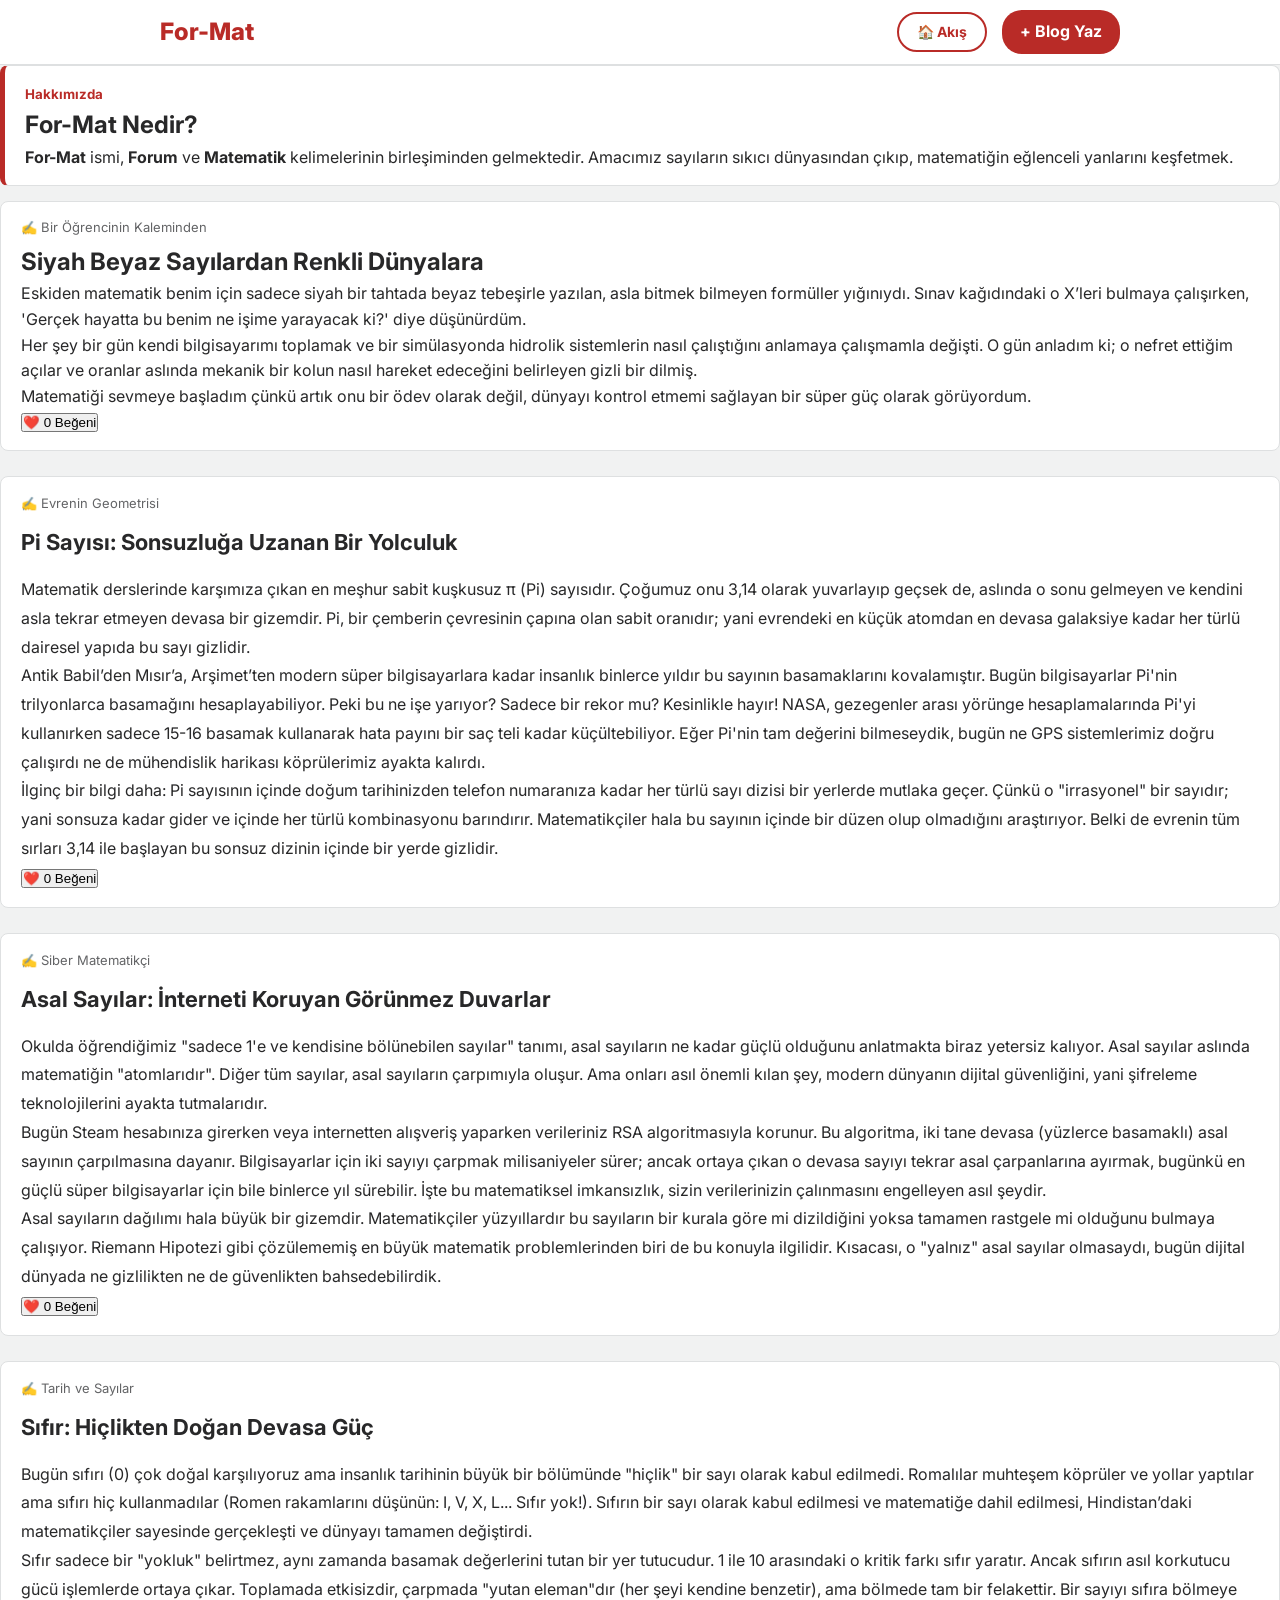
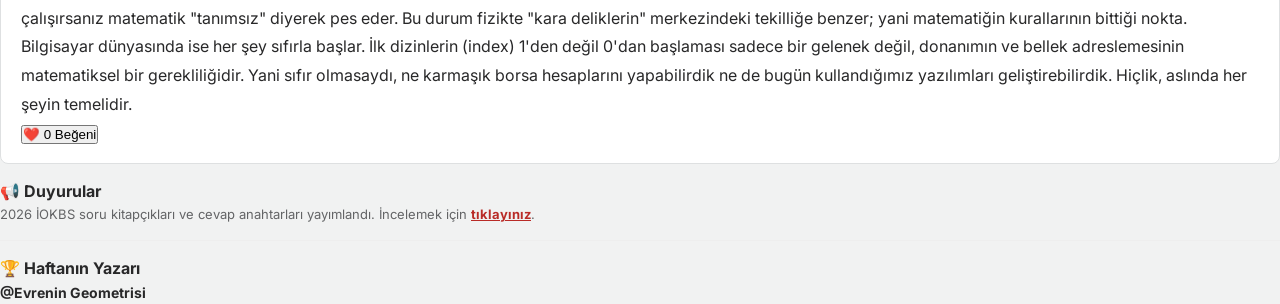
==== index.html @ 3fa0ece4 "Update index.html" ====
<!DOCTYPE html>

<html lang="tr">

<head>

    <meta charset="UTF-8">

    <meta name="viewport" content="width=device-width, initial-scale=1.0">

    <link rel="stylesheet" href="style.css">

    <link href="https://fonts.googleapis.com/css2?family=Inter:wght@400;600;700&display=swap" rel="stylesheet">

    <title>For-Mat | Matematik Forumu</title>

</head>

<body>

    <header>

        <div class="nav-container">

            <a href="index.html" class="logo">For-Mat</a>

            <nav class="nav-links">

                <a href="index.html" class="btn-outline">🏠 Akış</a>

                <a href="gonder.html" class="btn-primary" style="color: red; text-decoration: none; padding: 8px 15px;">+ Blog Yaz</a>

            </nav>

        </div>

    </header>

    

        </aside>

        

        <main class="feed">

            <div class="card" style="border-left: 5px solid #b92b27;">

                <small style="color: #b92b27; font-weight: bold;">Hakkımızda</small>

                <h2>For-Mat Nedir?</h2>

                <p><strong>For-Mat</strong> ismi, <strong>Forum</strong> ve <strong>Matematik</strong> kelimelerinin birleşiminden gelmektedir. Amacımız sayıların sıkıcı dünyasından çıkıp, matematiğin eğlenceli yanlarını keşfetmek.</p>

            </div>



            <div class="card">

                <div class="author-info" style="font-size: 13px; color: #636466; margin-bottom: 5px;">✍️ Bir Öğrencinin Kaleminden</div>

                <h2>Siyah Beyaz Sayılardan Renkli Dünyalara</h2>

                <p>Eskiden matematik benim için sadece siyah bir tahtada beyaz tebeşirle yazılan, asla bitmek bilmeyen formüller yığınıydı. Sınav kağıdındaki o X’leri bulmaya çalışırken, 'Gerçek hayatta bu benim ne işime yarayacak ki?' diye düşünürdüm.</p>

                <p>Her şey bir gün kendi bilgisayarımı toplamak ve bir simülasyonda hidrolik sistemlerin nasıl çalıştığını anlamaya çalışmamla değişti. O gün anladım ki; o nefret ettiğim açılar ve oranlar aslında mekanik bir kolun nasıl hareket edeceğini belirleyen gizli bir dilmiş.</p>

                <p>Matematiği sevmeye başladım çünkü artık onu bir ödev olarak değil, dünyayı kontrol etmemi sağlayan bir süper güç olarak görüyordum.</p>

<div class="like-section">
                    <button onclick="likePost('post1')">❤️ <span id="count-post1">0</span> Beğeni</button>

</div>

            </div>

            <div class="card" style="margin-top: 25px; line-height: 1.8;">

    <div class="author-info" style="font-size: 13px; color: #636466; margin-bottom: 8px;">✍️ Evrenin Geometrisi</div>

    <h2 style="font-size: 22px; margin-bottom: 12px;">Pi Sayısı: Sonsuzluğa Uzanan Bir Yolculuk</h2>

    <p>Matematik derslerinde karşımıza çıkan en meşhur sabit kuşkusuz π (Pi) sayısıdır. Çoğumuz onu 3,14 olarak yuvarlayıp geçsek de, aslında o sonu gelmeyen ve kendini asla tekrar etmeyen devasa bir gizemdir. Pi, bir çemberin çevresinin çapına olan sabit oranıdır; yani evrendeki en küçük atomdan en devasa galaksiye kadar her türlü dairesel yapıda bu sayı gizlidir.</p>

    <p>Antik Babil’den Mısır’a, Arşimet’ten modern süper bilgisayarlara kadar insanlık binlerce yıldır bu sayının basamaklarını kovalamıştır. Bugün bilgisayarlar Pi'nin trilyonlarca basamağını hesaplayabiliyor. Peki bu ne işe yarıyor? Sadece bir rekor mu? Kesinlikle hayır! NASA, gezegenler arası yörünge hesaplamalarında Pi'yi kullanırken sadece 15-16 basamak kullanarak hata payını bir saç teli kadar küçültebiliyor. Eğer Pi'nin tam değerini bilmeseydik, bugün ne GPS sistemlerimiz doğru çalışırdı ne de mühendislik harikası köprülerimiz ayakta kalırdı.</p>

    <p>İlginç bir bilgi daha: Pi sayısının içinde doğum tarihinizden telefon numaranıza kadar her türlü sayı dizisi bir yerlerde mutlaka geçer. Çünkü o "irrasyonel" bir sayıdır; yani sonsuza kadar gider ve içinde her türlü kombinasyonu barındırır. Matematikçiler hala bu sayının içinde bir düzen olup olmadığını araştırıyor. Belki de evrenin tüm sırları 3,14 ile başlayan bu sonsuz dizinin içinde bir yerde gizlidir.</p>

    <div class="like-section">
                    <button onclick="likePost('post1')">❤️ <span id="count-post1">0</span> Beğeni</button>

</div>

</div>

            <div class="card" style="margin-top: 25px; line-height: 1.8;">

    <div class="author-info" style="font-size: 13px; color: #636466; margin-bottom: 8px;">✍️ Siber Matematikçi</div>

    <h2 style="font-size: 22px; margin-bottom: 12px;">Asal Sayılar: İnterneti Koruyan Görünmez Duvarlar</h2>

    <p>Okulda öğrendiğimiz "sadece 1'e ve kendisine bölünebilen sayılar" tanımı, asal sayıların ne kadar güçlü olduğunu anlatmakta biraz yetersiz kalıyor. Asal sayılar aslında matematiğin "atomlarıdır". Diğer tüm sayılar, asal sayıların çarpımıyla oluşur. Ama onları asıl önemli kılan şey, modern dünyanın dijital güvenliğini, yani şifreleme teknolojilerini ayakta tutmalarıdır.</p>

    <p>Bugün Steam hesabınıza girerken veya internetten alışveriş yaparken verileriniz RSA algoritmasıyla korunur. Bu algoritma, iki tane devasa (yüzlerce basamaklı) asal sayının çarpılmasına dayanır. Bilgisayarlar için iki sayıyı çarpmak milisaniyeler sürer; ancak ortaya çıkan o devasa sayıyı tekrar asal çarpanlarına ayırmak, bugünkü en güçlü süper bilgisayarlar için bile binlerce yıl sürebilir. İşte bu matematiksel imkansızlık, sizin verilerinizin çalınmasını engelleyen asıl şeydir.</p>

    <p>Asal sayıların dağılımı hala büyük bir gizemdir. Matematikçiler yüzyıllardır bu sayıların bir kurala göre mi dizildiğini yoksa tamamen rastgele mi olduğunu bulmaya çalışıyor. Riemann Hipotezi gibi çözülememiş en büyük matematik problemlerinden biri de bu konuyla ilgilidir. Kısacası, o "yalnız" asal sayılar olmasaydı, bugün dijital dünyada ne gizlilikten ne de güvenlikten bahsedebilirdik.</p>

    <div class="like-section">
                    <button onclick="likePost('post1')">❤️ <span id="count-post1">0</span> Beğeni</button>

</div>

</div>

            <div class="card" style="margin-top: 25px; line-height: 1.8;">

    <div class="author-info" style="font-size: 13px; color: #636466; margin-bottom: 8px;">✍️ Tarih ve Sayılar</div>

    <h2 style="font-size: 22px; margin-bottom: 12px;">Sıfır: Hiçlikten Doğan Devasa Güç</h2>

    <p>Bugün sıfırı (0) çok doğal karşılıyoruz ama insanlık tarihinin büyük bir bölümünde "hiçlik" bir sayı olarak kabul edilmedi. Romalılar muhteşem köprüler ve yollar yaptılar ama sıfırı hiç kullanmadılar (Romen rakamlarını düşünün: I, V, X, L... Sıfır yok!). Sıfırın bir sayı olarak kabul edilmesi ve matematiğe dahil edilmesi, Hindistan’daki matematikçiler sayesinde gerçekleşti ve dünyayı tamamen değiştirdi.</p>

    <p>Sıfır sadece bir "yokluk" belirtmez, aynı zamanda basamak değerlerini tutan bir yer tutucudur. 1 ile 10 arasındaki o kritik farkı sıfır yaratır. Ancak sıfırın asıl korkutucu gücü işlemlerde ortaya çıkar. Toplamada etkisizdir, çarpmada "yutan eleman"dır (her şeyi kendine benzetir), ama bölmede tam bir felakettir. Bir sayıyı sıfıra bölmeye çalışırsanız matematik "tanımsız" diyerek pes eder. Bu durum fizikte "kara deliklerin" merkezindeki tekilliğe benzer; yani matematiğin kurallarının bittiği nokta.</p>

    <p>Bilgisayar dünyasında ise her şey sıfırla başlar. İlk dizinlerin (index) 1'den değil 0'dan başlaması sadece bir gelenek değil, donanımın ve bellek adreslemesinin matematiksel bir gerekliliğidir. Yani sıfır olmasaydı, ne karmaşık borsa hesaplarını yapabilirdik ne de bugün kullandığımız yazılımları geliştirebilirdik. Hiçlik, aslında her şeyin temelidir.</p>

    <div class="like-section">
                    <button onclick="likePost('post1')">❤️ <span id="count-post1">0</span> Beğeni</button>

</div>

</div>

        </main>



        <aside class="right-panel">

            <div class="sidebar-box">

    <h4>📢 Duyurular</h4>

    <p style="font-size: 13px; color: #636466;">

        2026 İOKBS soru kitapçıkları ve cevap anahtarları yayımlandı. İncelemek için 

        <a href="https://odsgm.meb.gov.tr/www/ilkogretim-ve-ortaogretim-kurumlari-bursluluk-sinavi-iokbs-2026-soru-kitapciklari-ve-cevap-anahtarlari-yayimlandi/icerik/1615/tr" target="_blank" style="color: var(--quora-red); text-decoration: underline; font-weight: bold;">tıklayınız</a>.

    </p>

    <hr style="border: 0; border-top: 1px solid #eee; margin: 15px 0;">

    <h4>🏆 Haftanın Yazarı</h4>

    <p style="font-size: 14px; font-weight: bold;">@Evrenin Geometrisi</p>

</div>

            </div>

        </aside>

    </div>

    <div id="blogModal" class="modal">

    <div class="modal-content">

        <span class="close-btn" onclick="closeModal()">&times;</span>

        <div id="modalBody">

            </div>

        

        <div class="comment-section">

            <h4>Yorum Yap</h4>

            <input type="text" id="commenterName" class="comment-input" placeholder="Adınız Soyadınız">

            <textarea id="commentText" class="comment-input" rows="3" placeholder="Düşüncelerini paylaş..."></textarea>

            <button onclick="addComment()" class="modal-submit-btn">Gönder</button>

            

            <div class="comment-list" id="commentList">

                </div>

        </div>

    </div>

</div>



    <script>

    // Blog kartlarını tıklanabilir yapalım

document.querySelectorAll('.card').forEach(card => {

    card.style.cursor = 'pointer';

    card.addEventListener('click', function() {

        const title = this.querySelector('h2').innerText;

        const content = this.querySelectorAll('p');

        let fullContent = `<h2>${title}</h2>`;

        

        content.forEach(p => fullContent += `<p>${p.innerText}</p>`);

        

        openModal(fullContent);

    });

});



function openModal(content) {

    document.getElementById('modalBody').innerHTML = content;

    document.getElementById('blogModal').style.display = "block";

    document.body.style.overflow = "hidden"; // Arka plan kaymasın

}



function closeModal() {

    document.getElementById('blogModal').style.display = "none";

    document.body.style.overflow = "auto";

}



// Dışarı tıklayınca kapatma

window.onclick = function(event) {

    if (event.target == document.getElementById('blogModal')) {

        closeModal();

    }

}



// Sayfa açıldığında eski yorumları yükle

window.onload = function() {

    loadComments();

    // Beğenileri de buradan yükletebiliriz

};



function addComment() {

    const name = document.getElementById('commenterName').value;

    const text = document.getElementById('commentText').value;

    

    if(name && text) {

        const commentData = { name: name, text: text, date: new Date().toLocaleString() };

        

        // 1. Önce yerel hafızaya kaydet

        let comments = JSON.parse(localStorage.getItem('myComments')) || [];

        comments.push(commentData);

        localStorage.setItem('myComments', JSON.stringify(comments));



        // 2. Ekranda göster

        displayComment(commentData);



        document.getElementById('commenterName').value = '';

        document.getElementById('commentText').value = '';

    }

}



function loadComments() {

    const list = document.getElementById('commentList');

    list.innerHTML = ''; // Temizle

    let comments = JSON.parse(localStorage.getItem('myComments')) || [];

    comments.forEach(c => displayComment(c));

}



function displayComment(c) {

    const list = document.getElementById('commentList');

    const item = document.createElement('div');

    item.className = 'comment-item';

    item.innerHTML = `<strong>${c.name}</strong>: ${c.text} <br><small>${c.date}</small>`;

    list.prepend(item);

}

    }

function likePost(postId) {

    let likes = localStorage.getItem('likes-' + postId) || 0;

    likes = parseInt(likes) + 1;

    localStorage.setItem('likes-' + postId, likes);

    document.getElementById('count-' + postId).innerText = likes;

}



</script>

</body>

</html>
---- style.css ----
@import url('https://fonts.googleapis.com/css2?family=Inter:wght@400;500;600;700&display=swap');

:root {
    --quora-red: #b92b27;
    --bg-gray: #f1f2f2;
    --border-color: #dee0e1;
    --text-main: #282829;
    --text-dark: #1a1a1b;
    --text-muted: #636466;
}

* { box-sizing: border-box; margin: 0; padding: 0; }

body {
    font-family: 'Inter', sans-serif;
    background-color: var(--bg-gray);
    color: var(--text-main);
    line-height: 1.6;
}

header {
    background: white;
    border-bottom: 1px solid var(--border-color);
    padding: 10px 0;
    position: sticky;
    top: 0;
    z-index: 100;
}

.nav-container {
    max-width: 1000px;
    margin: 0 auto;
    display: flex;
    justify-content: space-between;
    align-items: center;
    padding: 0 20px;
}

.logo {
    color: var(--quora-red);
    font-size: 24px;
    font-weight: 800;
    text-decoration: none;
}

.main-layout {
    display: grid;
    grid-template-columns: 220px 1fr; 
    gap: 30px;
    max-width: 1100px;
    margin: 25px auto;
    padding: 0 20px;
}

.card {
    background: white;
    border: 1px solid var(--border-color);
    border-radius: 8px;
    padding: 15px 20px;
    margin-bottom: 15px;
    cursor: pointer; /* Karta tıklanabileceğini belli eder */
}

/* --- MOBİL AYARLAR --- */
@media (max-width: 800px) {
    .main-layout { grid-template-columns: 1fr; }
    .sidebar, .right-panel { display: none; }
} 

.btn-primary {
    display: inline-block !important; /* Görünürlüğü zorla */
    background-color: #b92b27 !important; /* Kırmızı renk */
    color: white !important; /* Beyaz yazı */
    padding: 8px 15px !important; /* Boşluk */
    border-radius: 20px !important; /* Yuvarlak köşeler */
    text-decoration: none !important; /* Alt çizgiyi kaldır */
    font-weight: bold !important; /* Kalın yazı */
}

/* --- MODAL (PENCERE) AYARLARI (Medya sorgusunun dışında olmalı) --- */
.modal {
    display: none; 
    position: fixed; 
    z-index: 9999; 
    left: 0;
    top: 0;
    width: 100%;
    height: 100%;
    background-color: rgba(0,0,0,0.8); 
    overflow-y: auto; 
}

.modal-content {
    background-color: #fff;
    margin: 50px auto;
    padding: 30px;
    border-radius: 12px;
    width: 90%;
    max-width: 600px;
    position: relative;
}

.close-btn {
    position: absolute;
    right: 20px;
    top: 15px;
    font-size: 30px;
    cursor: pointer;
}


.comment-input {
    width: 100%;
    margin-bottom: 10px;
    padding: 10px;
    border: 1px solid #ddd;
    border-radius: 5px;
} 

.modal-submit-btn {
    background-color: #b92b27;
    color: white;
    border: none;
    padding: 12px 20px;
    border-radius: 8px;
    font-weight: bold;
    cursor: pointer;
    width: 100%;
    margin-top: 10px;
    display: block !important;
    transition: background 0.3s;
}

.modal-submit-btn:hover {
    background-color: #9b2421;
}
}

/* style.css dosyasının EN ALTINA, tüm parantezlerin dışına yapıştır */

header .nav-links a.btn-primary {
    display: inline-block !important;
    visibility: visible !important;
    opacity: 1 !important;
    background-color: #b92b27 !important; /* Quora Kırmızısı */
    color: #ffffff !important; /* Kar beyazı yazı */
    padding: 10px 20px !important;
    border-radius: 20px !important;
    text-decoration: none !important;
    font-weight: 700 !important;
    margin-left: 15px !important;
    box-shadow: 0 2px 4px rgba(0,0,0,0.2) !important;
    border: none !important;
}

/* Üstüne gelince rengi hafif değişsin */
header .nav-links a.btn-primary:hover {
    background-color: #9b2421 !important;
    color: #ffffff !important;
}

/* Menüdeki butonların arasını açan flex yapısı */
.nav-links {
    display: flex;
    align-items: center;
    gap: 15px; /* Butonların arasındaki boşluk */
}

/* Akış Butonu - Kırmızı Çerçeveli */
.btn-outline {
    color: var(--quora-red) !important;
    border: 2px solid var(--quora-red) !important;
    padding: 7px 18px !important;
    border-radius: 20px !important;
    text-decoration: none !important;
    font-weight: bold !important;
    font-size: 14px;
    transition: all 0.3s ease;
    display: flex;
    align-items: center;
}

/* Akış butonuna mouse ile gelince içi dolsun (opsiyonel ama şık durur) */
.btn-outline:hover {
    background-color: var(--quora-red);
    color: white !important;
}

/* Blog Yaz butonu için de padding'i eşitleyelim ki aynı boyda olsunlar */
.btn-primary {
    padding: 9px 18px !important; /* Çerçeveli butonla hizalanması için */
}
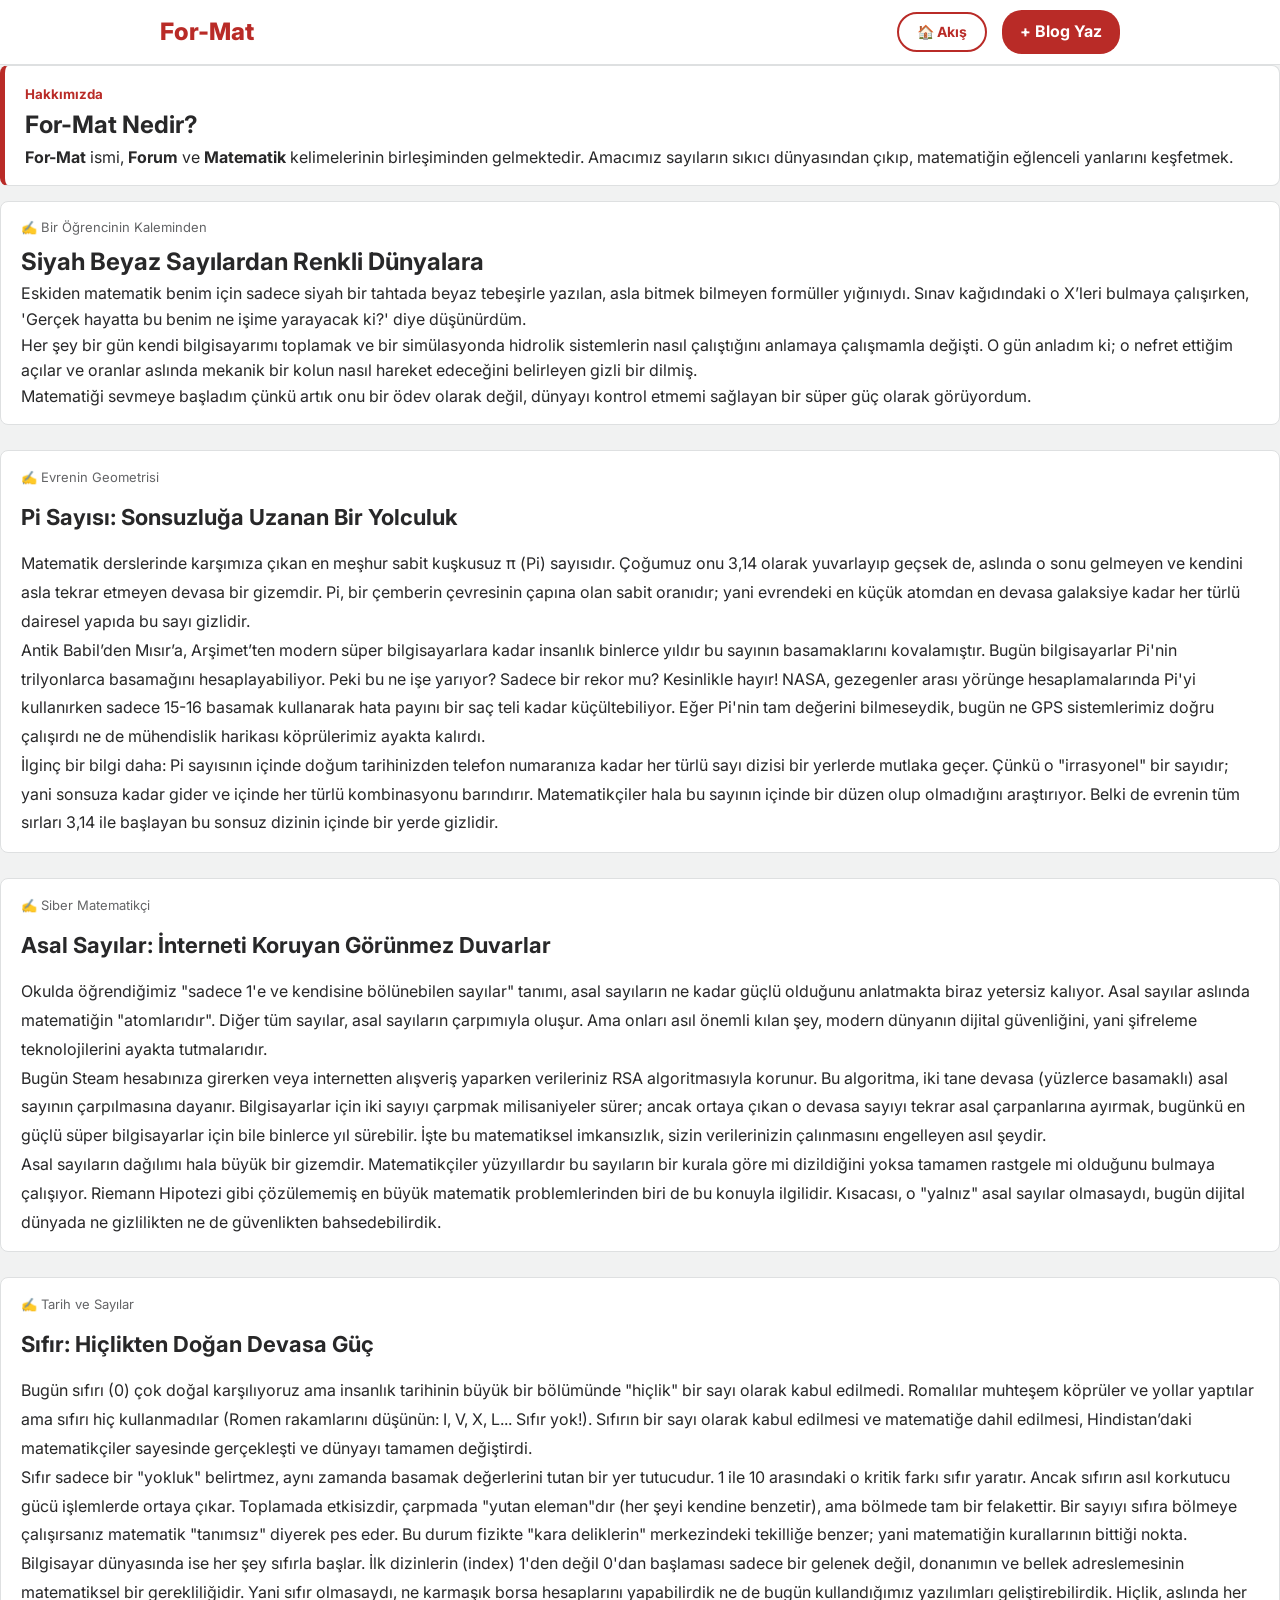
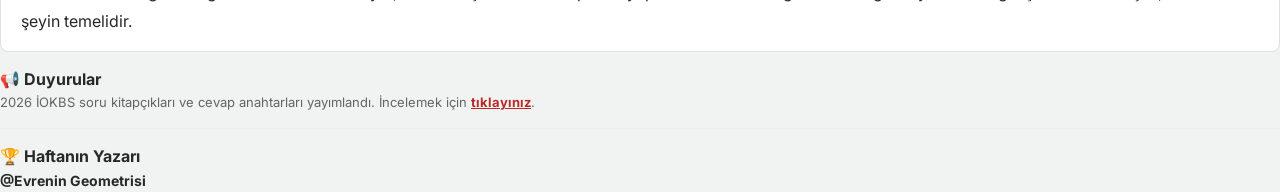
==== commit 623be2fd: "Update index.html" ====
--- a/index.html
+++ b/index.html
@@ -68,9 +68,6 @@
 
                 <p>Matematiği sevmeye başladım çünkü artık onu bir ödev olarak değil, dünyayı kontrol etmemi sağlayan bir süper güç olarak görüyordum.</p>
 
-<div class="like-section">
-                    <button onclick="likePost('post1')">❤️ <span id="count-post1">0</span> Beğeni</button>
-
 </div>
 
             </div>
@@ -87,8 +84,6 @@
 
     <p>İlginç bir bilgi daha: Pi sayısının içinde doğum tarihinizden telefon numaranıza kadar her türlü sayı dizisi bir yerlerde mutlaka geçer. Çünkü o "irrasyonel" bir sayıdır; yani sonsuza kadar gider ve içinde her türlü kombinasyonu barındırır. Matematikçiler hala bu sayının içinde bir düzen olup olmadığını araştırıyor. Belki de evrenin tüm sırları 3,14 ile başlayan bu sonsuz dizinin içinde bir yerde gizlidir.</p>
 
-    <div class="like-section">
-                    <button onclick="likePost('post1')">❤️ <span id="count-post1">0</span> Beğeni</button>
 
 </div>
 
@@ -106,8 +101,6 @@
 
     <p>Asal sayıların dağılımı hala büyük bir gizemdir. Matematikçiler yüzyıllardır bu sayıların bir kurala göre mi dizildiğini yoksa tamamen rastgele mi olduğunu bulmaya çalışıyor. Riemann Hipotezi gibi çözülememiş en büyük matematik problemlerinden biri de bu konuyla ilgilidir. Kısacası, o "yalnız" asal sayılar olmasaydı, bugün dijital dünyada ne gizlilikten ne de güvenlikten bahsedebilirdik.</p>
 
-    <div class="like-section">
-                    <button onclick="likePost('post1')">❤️ <span id="count-post1">0</span> Beğeni</button>
 
 </div>
 
@@ -125,8 +118,6 @@
 
     <p>Bilgisayar dünyasında ise her şey sıfırla başlar. İlk dizinlerin (index) 1'den değil 0'dan başlaması sadece bir gelenek değil, donanımın ve bellek adreslemesinin matematiksel bir gerekliliğidir. Yani sıfır olmasaydı, ne karmaşık borsa hesaplarını yapabilirdik ne de bugün kullandığımız yazılımları geliştirebilirdik. Hiçlik, aslında her şeyin temelidir.</p>
 
-    <div class="like-section">
-                    <button onclick="likePost('post1')">❤️ <span id="count-post1">0</span> Beğeni</button>
 
 </div>
 
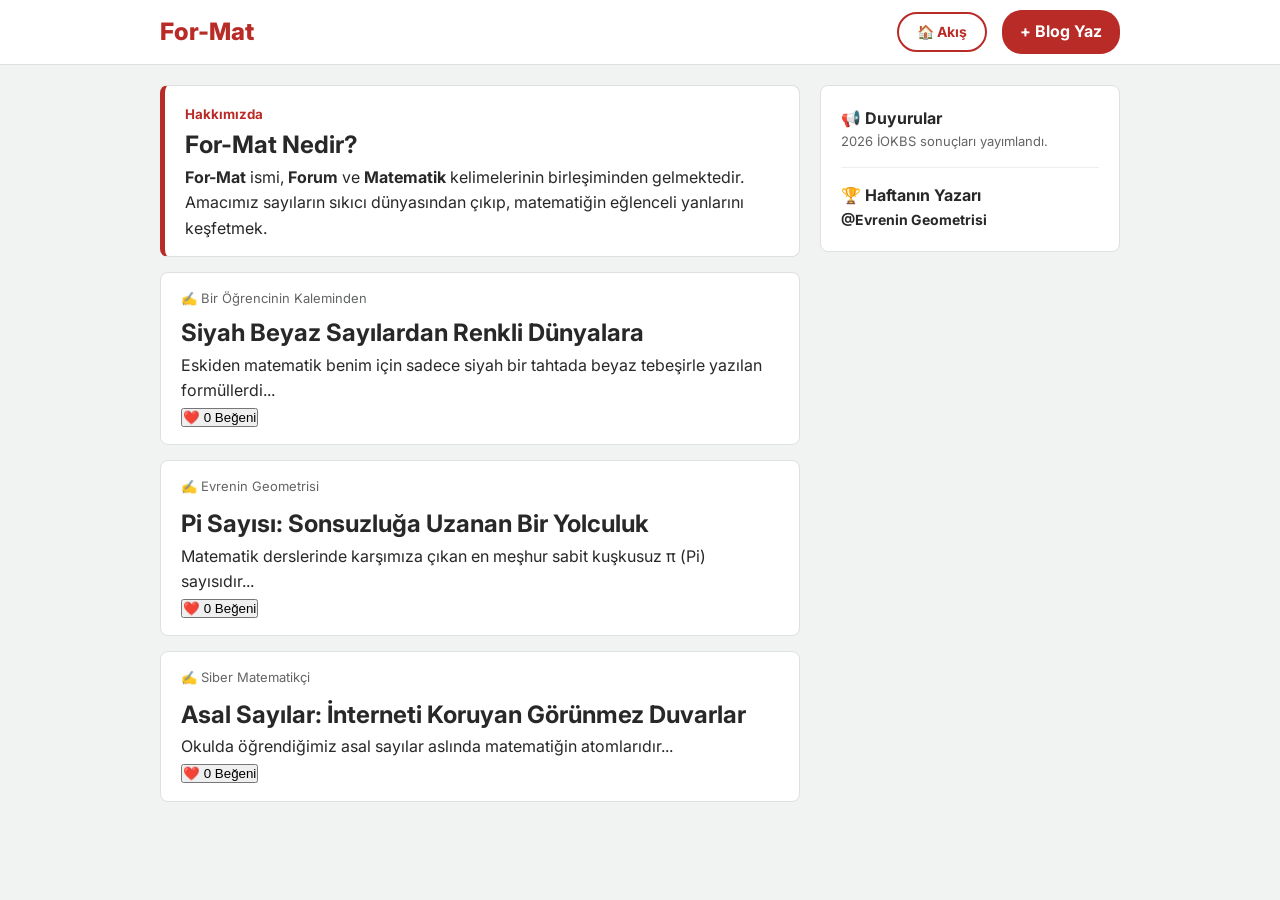
==== commit d7c832b5: "Update index.html" ====
--- a/index.html
+++ b/index.html
@@ -1,360 +1,166 @@
 <!DOCTYPE html>
-
 <html lang="tr">
-
 <head>
-
     <meta charset="UTF-8">
-
     <meta name="viewport" content="width=device-width, initial-scale=1.0">
-
     <link rel="stylesheet" href="style.css">
-
     <link href="https://fonts.googleapis.com/css2?family=Inter:wght@400;600;700&display=swap" rel="stylesheet">
-
     <title>For-Mat | Matematik Forumu</title>
-
 </head>
-
 <body>
-
     <header>
-
         <div class="nav-container">
-
             <a href="index.html" class="logo">For-Mat</a>
-
             <nav class="nav-links">
-
                 <a href="index.html" class="btn-outline">🏠 Akış</a>
-
-                <a href="gonder.html" class="btn-primary" style="color: red; text-decoration: none; padding: 8px 15px;">+ Blog Yaz</a>
-
+                <a href="gonder.html" class="btn-primary">+ Blog Yaz</a>
             </nav>
-
         </div>
-
     </header>
 
-    
-
-        </aside>
-
-        
-
-        <main class="feed">
-
-            <div class="card" style="border-left: 5px solid #b92b27;">
-
+    <div class="main-layout" style="display: flex; max-width: 1000px; margin: 20px auto; gap: 20px; padding: 0 20px;">
+        <main class="feed" style="flex: 1;">
+            <div class="card" style="border-left: 5px solid #b92b27; cursor: default !important;">
                 <small style="color: #b92b27; font-weight: bold;">Hakkımızda</small>
-
                 <h2>For-Mat Nedir?</h2>
-
                 <p><strong>For-Mat</strong> ismi, <strong>Forum</strong> ve <strong>Matematik</strong> kelimelerinin birleşiminden gelmektedir. Amacımız sayıların sıkıcı dünyasından çıkıp, matematiğin eğlenceli yanlarını keşfetmek.</p>
-
             </div>
 
-
-
-            <div class="card">
-
+            <div class="card" onclick="handleCardClick(event, this)">
                 <div class="author-info" style="font-size: 13px; color: #636466; margin-bottom: 5px;">✍️ Bir Öğrencinin Kaleminden</div>
-
                 <h2>Siyah Beyaz Sayılardan Renkli Dünyalara</h2>
-
-                <p>Eskiden matematik benim için sadece siyah bir tahtada beyaz tebeşirle yazılan, asla bitmek bilmeyen formüller yığınıydı. Sınav kağıdındaki o X’leri bulmaya çalışırken, 'Gerçek hayatta bu benim ne işime yarayacak ki?' diye düşünürdüm.</p>
-
-                <p>Her şey bir gün kendi bilgisayarımı toplamak ve bir simülasyonda hidrolik sistemlerin nasıl çalıştığını anlamaya çalışmamla değişti. O gün anladım ki; o nefret ettiğim açılar ve oranlar aslında mekanik bir kolun nasıl hareket edeceğini belirleyen gizli bir dilmiş.</p>
-
-                <p>Matematiği sevmeye başladım çünkü artık onu bir ödev olarak değil, dünyayı kontrol etmemi sağlayan bir süper güç olarak görüyordum.</p>
-
-</div>
-
+                <p>Eskiden matematik benim için sadece siyah bir tahtada beyaz tebeşirle yazılan formüllerdi...</p>
+                <div class="like-section">
+                    <button class="like-btn" onclick="handleLike(event, 'post1')">❤️ <span id="count-post1">0</span> Beğeni</button>
+                </div>
             </div>
 
-            <div class="card" style="margin-top: 25px; line-height: 1.8;">
+            <div class="card" onclick="handleCardClick(event, this)">
+                <div class="author-info" style="font-size: 13px; color: #636466; margin-bottom: 8px;">✍️ Evrenin Geometrisi</div>
+                <h2>Pi Sayısı: Sonsuzluğa Uzanan Bir Yolculuk</h2>
+                <p>Matematik derslerinde karşımıza çıkan en meşhur sabit kuşkusuz π (Pi) sayısıdır...</p>
+                <div class="like-section">
+                    <button class="like-btn" onclick="handleLike(event, 'post2')">❤️ <span id="count-post2">0</span> Beğeni</button>
+                </div>
+            </div>
 
-    <div class="author-info" style="font-size: 13px; color: #636466; margin-bottom: 8px;">✍️ Evrenin Geometrisi</div>
-
-    <h2 style="font-size: 22px; margin-bottom: 12px;">Pi Sayısı: Sonsuzluğa Uzanan Bir Yolculuk</h2>
-
-    <p>Matematik derslerinde karşımıza çıkan en meşhur sabit kuşkusuz π (Pi) sayısıdır. Çoğumuz onu 3,14 olarak yuvarlayıp geçsek de, aslında o sonu gelmeyen ve kendini asla tekrar etmeyen devasa bir gizemdir. Pi, bir çemberin çevresinin çapına olan sabit oranıdır; yani evrendeki en küçük atomdan en devasa galaksiye kadar her türlü dairesel yapıda bu sayı gizlidir.</p>
-
-    <p>Antik Babil’den Mısır’a, Arşimet’ten modern süper bilgisayarlara kadar insanlık binlerce yıldır bu sayının basamaklarını kovalamıştır. Bugün bilgisayarlar Pi'nin trilyonlarca basamağını hesaplayabiliyor. Peki bu ne işe yarıyor? Sadece bir rekor mu? Kesinlikle hayır! NASA, gezegenler arası yörünge hesaplamalarında Pi'yi kullanırken sadece 15-16 basamak kullanarak hata payını bir saç teli kadar küçültebiliyor. Eğer Pi'nin tam değerini bilmeseydik, bugün ne GPS sistemlerimiz doğru çalışırdı ne de mühendislik harikası köprülerimiz ayakta kalırdı.</p>
-
-    <p>İlginç bir bilgi daha: Pi sayısının içinde doğum tarihinizden telefon numaranıza kadar her türlü sayı dizisi bir yerlerde mutlaka geçer. Çünkü o "irrasyonel" bir sayıdır; yani sonsuza kadar gider ve içinde her türlü kombinasyonu barındırır. Matematikçiler hala bu sayının içinde bir düzen olup olmadığını araştırıyor. Belki de evrenin tüm sırları 3,14 ile başlayan bu sonsuz dizinin içinde bir yerde gizlidir.</p>
-
-
-</div>
-
-</div>
-
-            <div class="card" style="margin-top: 25px; line-height: 1.8;">
-
-    <div class="author-info" style="font-size: 13px; color: #636466; margin-bottom: 8px;">✍️ Siber Matematikçi</div>
-
-    <h2 style="font-size: 22px; margin-bottom: 12px;">Asal Sayılar: İnterneti Koruyan Görünmez Duvarlar</h2>
-
-    <p>Okulda öğrendiğimiz "sadece 1'e ve kendisine bölünebilen sayılar" tanımı, asal sayıların ne kadar güçlü olduğunu anlatmakta biraz yetersiz kalıyor. Asal sayılar aslında matematiğin "atomlarıdır". Diğer tüm sayılar, asal sayıların çarpımıyla oluşur. Ama onları asıl önemli kılan şey, modern dünyanın dijital güvenliğini, yani şifreleme teknolojilerini ayakta tutmalarıdır.</p>
-
-    <p>Bugün Steam hesabınıza girerken veya internetten alışveriş yaparken verileriniz RSA algoritmasıyla korunur. Bu algoritma, iki tane devasa (yüzlerce basamaklı) asal sayının çarpılmasına dayanır. Bilgisayarlar için iki sayıyı çarpmak milisaniyeler sürer; ancak ortaya çıkan o devasa sayıyı tekrar asal çarpanlarına ayırmak, bugünkü en güçlü süper bilgisayarlar için bile binlerce yıl sürebilir. İşte bu matematiksel imkansızlık, sizin verilerinizin çalınmasını engelleyen asıl şeydir.</p>
-
-    <p>Asal sayıların dağılımı hala büyük bir gizemdir. Matematikçiler yüzyıllardır bu sayıların bir kurala göre mi dizildiğini yoksa tamamen rastgele mi olduğunu bulmaya çalışıyor. Riemann Hipotezi gibi çözülememiş en büyük matematik problemlerinden biri de bu konuyla ilgilidir. Kısacası, o "yalnız" asal sayılar olmasaydı, bugün dijital dünyada ne gizlilikten ne de güvenlikten bahsedebilirdik.</p>
-
-
-</div>
-
-</div>
-
-            <div class="card" style="margin-top: 25px; line-height: 1.8;">
-
-    <div class="author-info" style="font-size: 13px; color: #636466; margin-bottom: 8px;">✍️ Tarih ve Sayılar</div>
-
-    <h2 style="font-size: 22px; margin-bottom: 12px;">Sıfır: Hiçlikten Doğan Devasa Güç</h2>
-
-    <p>Bugün sıfırı (0) çok doğal karşılıyoruz ama insanlık tarihinin büyük bir bölümünde "hiçlik" bir sayı olarak kabul edilmedi. Romalılar muhteşem köprüler ve yollar yaptılar ama sıfırı hiç kullanmadılar (Romen rakamlarını düşünün: I, V, X, L... Sıfır yok!). Sıfırın bir sayı olarak kabul edilmesi ve matematiğe dahil edilmesi, Hindistan’daki matematikçiler sayesinde gerçekleşti ve dünyayı tamamen değiştirdi.</p>
-
-    <p>Sıfır sadece bir "yokluk" belirtmez, aynı zamanda basamak değerlerini tutan bir yer tutucudur. 1 ile 10 arasındaki o kritik farkı sıfır yaratır. Ancak sıfırın asıl korkutucu gücü işlemlerde ortaya çıkar. Toplamada etkisizdir, çarpmada "yutan eleman"dır (her şeyi kendine benzetir), ama bölmede tam bir felakettir. Bir sayıyı sıfıra bölmeye çalışırsanız matematik "tanımsız" diyerek pes eder. Bu durum fizikte "kara deliklerin" merkezindeki tekilliğe benzer; yani matematiğin kurallarının bittiği nokta.</p>
-
-    <p>Bilgisayar dünyasında ise her şey sıfırla başlar. İlk dizinlerin (index) 1'den değil 0'dan başlaması sadece bir gelenek değil, donanımın ve bellek adreslemesinin matematiksel bir gerekliliğidir. Yani sıfır olmasaydı, ne karmaşık borsa hesaplarını yapabilirdik ne de bugün kullandığımız yazılımları geliştirebilirdik. Hiçlik, aslında her şeyin temelidir.</p>
-
-
-</div>
-
-</div>
-
+            <div class="card" onclick="handleCardClick(event, this)">
+                <div class="author-info" style="font-size: 13px; color: #636466; margin-bottom: 8px;">✍️ Siber Matematikçi</div>
+                <h2>Asal Sayılar: İnterneti Koruyan Görünmez Duvarlar</h2>
+                <p>Okulda öğrendiğimiz asal sayılar aslında matematiğin atomlarıdır...</p>
+                <div class="like-section">
+                    <button class="like-btn" onclick="handleLike(event, 'post3')">❤️ <span id="count-post3">0</span> Beğeni</button>
+                </div>
+            </div>
         </main>
 
-
-
-        <aside class="right-panel">
-
-            <div class="sidebar-box">
-
-    <h4>📢 Duyurular</h4>
-
-    <p style="font-size: 13px; color: #636466;">
-
-        2026 İOKBS soru kitapçıkları ve cevap anahtarları yayımlandı. İncelemek için 
-
-        <a href="https://odsgm.meb.gov.tr/www/ilkogretim-ve-ortaogretim-kurumlari-bursluluk-sinavi-iokbs-2026-soru-kitapciklari-ve-cevap-anahtarlari-yayimlandi/icerik/1615/tr" target="_blank" style="color: var(--quora-red); text-decoration: underline; font-weight: bold;">tıklayınız</a>.
-
-    </p>
-
-    <hr style="border: 0; border-top: 1px solid #eee; margin: 15px 0;">
-
-    <h4>🏆 Haftanın Yazarı</h4>
-
-    <p style="font-size: 14px; font-weight: bold;">@Evrenin Geometrisi</p>
-
-</div>
-
+        <aside class="right-panel" style="width: 300px;">
+            <div class="sidebar-box" style="background: white; padding: 20px; border-radius: 8px; border: 1px solid #dee0e1;">
+                <h4>📢 Duyurular</h4>
+                <p style="font-size: 13px; color: #636466;">2026 İOKBS sonuçları yayımlandı.</p>
+                <hr style="border: 0; border-top: 1px solid #eee; margin: 15px 0;">
+                <h4>🏆 Haftanın Yazarı</h4>
+                <p style="font-size: 14px; font-weight: bold;">@Evrenin Geometrisi</p>
             </div>
-
         </aside>
-
     </div>
 
     <div id="blogModal" class="modal">
-
-    <div class="modal-content">
-
-        <span class="close-btn" onclick="closeModal()">&times;</span>
-
-        <div id="modalBody">
-
+        <div class="modal-content">
+            <span class="close-btn" onclick="closeModal()">&times;</span>
+            <div id="modalBody"></div>
+            <div class="comment-section">
+                <h4>Yorum Yap</h4>
+                <input type="text" id="commenterName" class="comment-input" placeholder="Adınız Soyadınız">
+                <textarea id="commentText" class="comment-input" rows="3" placeholder="Düşüncelerini paylaş..."></textarea>
+                <button onclick="addComment()" class="modal-submit-btn">Gönder</button>
+                <div class="comment-list" id="commentList"></div>
             </div>
-
-        
-
-        <div class="comment-section">
-
-            <h4>Yorum Yap</h4>
-
-            <input type="text" id="commenterName" class="comment-input" placeholder="Adınız Soyadınız">
-
-            <textarea id="commentText" class="comment-input" rows="3" placeholder="Düşüncelerini paylaş..."></textarea>
-
-            <button onclick="addComment()" class="modal-submit-btn">Gönder</button>
-
-            
-
-            <div class="comment-list" id="commentList">
-
-                </div>
-
         </div>
-
     </div>
 
-</div>
+    <script>
+    // Sayfa açıldığında verileri yükle
+    window.onload = function() {
+        loadComments();
+        loadLikes();
+    };
 
+    // Kart tıklama fonksiyonu (Beğeni butonuna basınca modal açılmasın diye 'event' ekledik)
+    function handleCardClick(event, cardElement) {
+        // Eğer tıklanan şey bir buton ise modalı açma
+        if (event.target.tagName === 'BUTTON' || event.target.closest('button')) return;
 
-
-    <script>
-
-    // Blog kartlarını tıklanabilir yapalım
-
-document.querySelectorAll('.card').forEach(card => {
-
-    card.style.cursor = 'pointer';
-
-    card.addEventListener('click', function() {
-
-        const title = this.querySelector('h2').innerText;
-
-        const content = this.querySelectorAll('p');
-
+        const title = cardElement.querySelector('h2').innerText;
+        const paragraphs = cardElement.querySelectorAll('p');
         let fullContent = `<h2>${title}</h2>`;
-
+        paragraphs.forEach(p => fullContent += `<p>${p.innerText}</p>`);
         
-
-        content.forEach(p => fullContent += `<p>${p.innerText}</p>`);
-
-        
-
         openModal(fullContent);
-
-    });
-
-});
-
-
-
-function openModal(content) {
-
-    document.getElementById('modalBody').innerHTML = content;
-
-    document.getElementById('blogModal').style.display = "block";
-
-    document.body.style.overflow = "hidden"; // Arka plan kaymasın
-
-}
-
-
-
-function closeModal() {
-
-    document.getElementById('blogModal').style.display = "none";
-
-    document.body.style.overflow = "auto";
-
-}
-
-
-
-// Dışarı tıklayınca kapatma
-
-window.onclick = function(event) {
-
-    if (event.target == document.getElementById('blogModal')) {
-
-        closeModal();
-
     }
 
-}
-
-
-
-// Sayfa açıldığında eski yorumları yükle
-
-window.onload = function() {
-
-    loadComments();
-
-    // Beğenileri de buradan yükletebiliriz
-
-};
-
-
-
-function addComment() {
-
-    const name = document.getElementById('commenterName').value;
-
-    const text = document.getElementById('commentText').value;
-
-    
-
-    if(name && text) {
-
-        const commentData = { name: name, text: text, date: new Date().toLocaleString() };
-
-        
-
-        // 1. Önce yerel hafızaya kaydet
-
-        let comments = JSON.parse(localStorage.getItem('myComments')) || [];
-
-        comments.push(commentData);
-
-        localStorage.setItem('myComments', JSON.stringify(comments));
-
-
-
-        // 2. Ekranda göster
-
-        displayComment(commentData);
-
-
-
-        document.getElementById('commenterName').value = '';
-
-        document.getElementById('commentText').value = '';
-
+    function openModal(content) {
+        document.getElementById('modalBody').innerHTML = content;
+        document.getElementById('blogModal').style.display = "block";
+        document.body.style.overflow = "hidden";
     }
 
-}
-
-
-
-function loadComments() {
-
-    const list = document.getElementById('commentList');
-
-    list.innerHTML = ''; // Temizle
-
-    let comments = JSON.parse(localStorage.getItem('myComments')) || [];
-
-    comments.forEach(c => displayComment(c));
-
-}
-
-
-
-function displayComment(c) {
-
-    const list = document.getElementById('commentList');
-
-    const item = document.createElement('div');
-
-    item.className = 'comment-item';
-
-    item.innerHTML = `<strong>${c.name}</strong>: ${c.text} <br><small>${c.date}</small>`;
-
-    list.prepend(item);
-
-}
-
+    function closeModal() {
+        document.getElementById('blogModal').style.display = "none";
+        document.body.style.overflow = "auto";
     }
 
-function likePost(postId) {
+    // Beğeni fonksiyonu (event.stopPropagation ile kart tıklamasını durduruyoruz)
+    function handleLike(event, postId) {
+        event.stopPropagation(); 
+        let likes = localStorage.getItem('likes-' + postId) || 0;
+        likes = parseInt(likes) + 1;
+        localStorage.setItem('likes-' + postId, likes);
+        document.getElementById('count-' + postId).innerText = likes;
+    }
 
-    let likes = localStorage.getItem('likes-' + postId) || 0;
+    function loadLikes() {
+        ['post1', 'post2', 'post3'].forEach(id => {
+            const count = localStorage.getItem('likes-' + id) || 0;
+            const element = document.getElementById('count-' + id);
+            if (element) element.innerText = count;
+        });
+    }
 
-    likes = parseInt(likes) + 1;
+    function addComment() {
+        const name = document.getElementById('commenterName').value;
+        const text = document.getElementById('commentText').value;
+        
+        if(name && text) {
+            const commentData = { name: name, text: text, date: new Date().toLocaleString() };
+            let comments = JSON.parse(localStorage.getItem('myComments')) || [];
+            comments.push(commentData);
+            localStorage.setItem('myComments', JSON.stringify(comments));
+            displayComment(commentData);
 
-    localStorage.setItem('likes-' + postId, likes);
+            document.getElementById('commenterName').value = '';
+            document.getElementById('commentText').value = '';
+        }
+    }
 
-    document.getElementById('count-' + postId).innerText = likes;
+    function loadComments() {
+        const list = document.getElementById('commentList');
+        list.innerHTML = '';
+        let comments = JSON.parse(localStorage.getItem('myComments')) || [];
+        comments.forEach(c => displayComment(c));
+    }
 
-}
+    function displayComment(c) {
+        const list = document.getElementById('commentList');
+        const item = document.createElement('div');
+        item.className = 'comment-item';
+        item.innerHTML = `<strong>${c.name}</strong>: ${c.text} <br><small style="color:#888">${c.date}</small>`;
+        list.prepend(item);
+    }
 
-
-
-</script>
-
+    window.onclick = function(event) {
+        if (event.target == document.getElementById('blogModal')) closeModal();
+    }
+    </script>
 </body>
-
 </html>
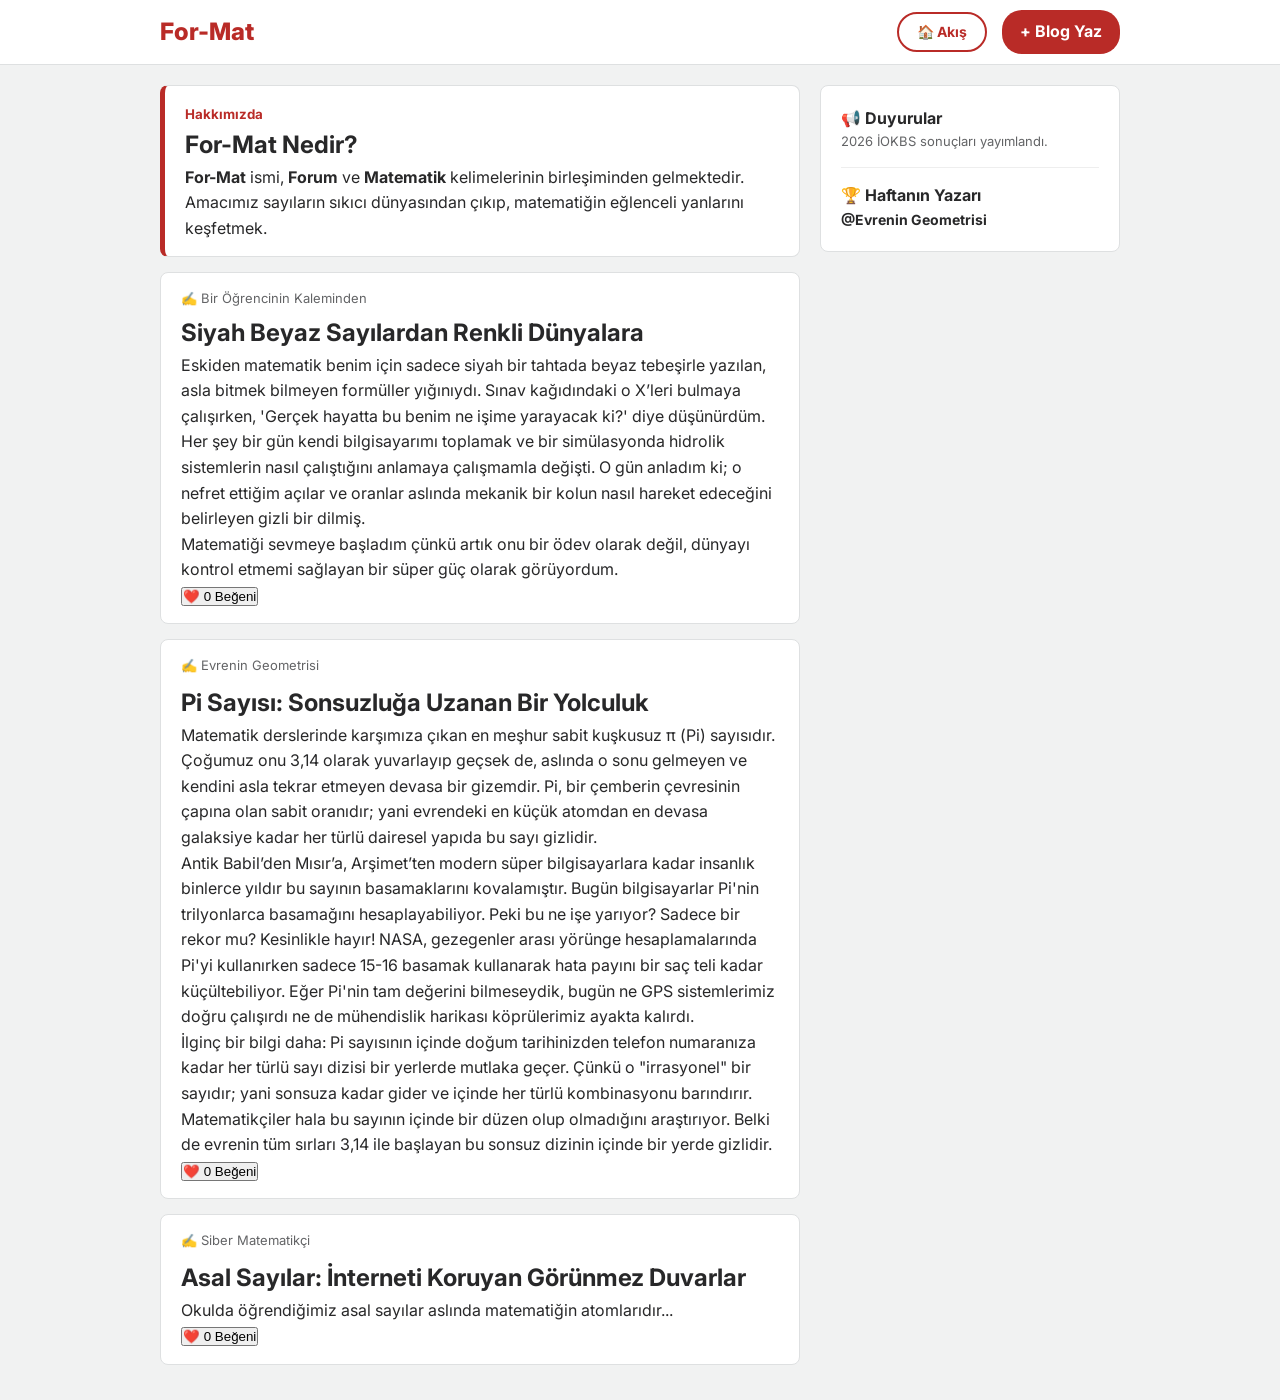
==== commit 47f5fb71: "Update index.html" ====
--- a/index.html
+++ b/index.html
@@ -29,7 +29,11 @@
             <div class="card" onclick="handleCardClick(event, this)">
                 <div class="author-info" style="font-size: 13px; color: #636466; margin-bottom: 5px;">✍️ Bir Öğrencinin Kaleminden</div>
                 <h2>Siyah Beyaz Sayılardan Renkli Dünyalara</h2>
-                <p>Eskiden matematik benim için sadece siyah bir tahtada beyaz tebeşirle yazılan formüllerdi...</p>
+                <p>Eskiden matematik benim için sadece siyah bir tahtada beyaz tebeşirle yazılan, asla bitmek bilmeyen formüller yığınıydı. Sınav kağıdındaki o X’leri bulmaya çalışırken, 'Gerçek hayatta bu benim ne işime yarayacak ki?' diye düşünürdüm.</p>
+
+                <p>Her şey bir gün kendi bilgisayarımı toplamak ve bir simülasyonda hidrolik sistemlerin nasıl çalıştığını anlamaya çalışmamla değişti. O gün anladım ki; o nefret ettiğim açılar ve oranlar aslında mekanik bir kolun nasıl hareket edeceğini belirleyen gizli bir dilmiş.</p>
+
+                <p>Matematiği sevmeye başladım çünkü artık onu bir ödev olarak değil, dünyayı kontrol etmemi sağlayan bir süper güç olarak görüyordum.</p>
                 <div class="like-section">
                     <button class="like-btn" onclick="handleLike(event, 'post1')">❤️ <span id="count-post1">0</span> Beğeni</button>
                 </div>
@@ -38,7 +42,11 @@
             <div class="card" onclick="handleCardClick(event, this)">
                 <div class="author-info" style="font-size: 13px; color: #636466; margin-bottom: 8px;">✍️ Evrenin Geometrisi</div>
                 <h2>Pi Sayısı: Sonsuzluğa Uzanan Bir Yolculuk</h2>
-                <p>Matematik derslerinde karşımıza çıkan en meşhur sabit kuşkusuz π (Pi) sayısıdır...</p>
+                <p>Matematik derslerinde karşımıza çıkan en meşhur sabit kuşkusuz π (Pi) sayısıdır. Çoğumuz onu 3,14 olarak yuvarlayıp geçsek de, aslında o sonu gelmeyen ve kendini asla tekrar etmeyen devasa bir gizemdir. Pi, bir çemberin çevresinin çapına olan sabit oranıdır; yani evrendeki en küçük atomdan en devasa galaksiye kadar her türlü dairesel yapıda bu sayı gizlidir.</p>
+
+    <p>Antik Babil’den Mısır’a, Arşimet’ten modern süper bilgisayarlara kadar insanlık binlerce yıldır bu sayının basamaklarını kovalamıştır. Bugün bilgisayarlar Pi'nin trilyonlarca basamağını hesaplayabiliyor. Peki bu ne işe yarıyor? Sadece bir rekor mu? Kesinlikle hayır! NASA, gezegenler arası yörünge hesaplamalarında Pi'yi kullanırken sadece 15-16 basamak kullanarak hata payını bir saç teli kadar küçültebiliyor. Eğer Pi'nin tam değerini bilmeseydik, bugün ne GPS sistemlerimiz doğru çalışırdı ne de mühendislik harikası köprülerimiz ayakta kalırdı.</p>
+
+    <p>İlginç bir bilgi daha: Pi sayısının içinde doğum tarihinizden telefon numaranıza kadar her türlü sayı dizisi bir yerlerde mutlaka geçer. Çünkü o "irrasyonel" bir sayıdır; yani sonsuza kadar gider ve içinde her türlü kombinasyonu barındırır. Matematikçiler hala bu sayının içinde bir düzen olup olmadığını araştırıyor. Belki de evrenin tüm sırları 3,14 ile başlayan bu sonsuz dizinin içinde bir yerde gizlidir.</p>
                 <div class="like-section">
                     <button class="like-btn" onclick="handleLike(event, 'post2')">❤️ <span id="count-post2">0</span> Beğeni</button>
                 </div>
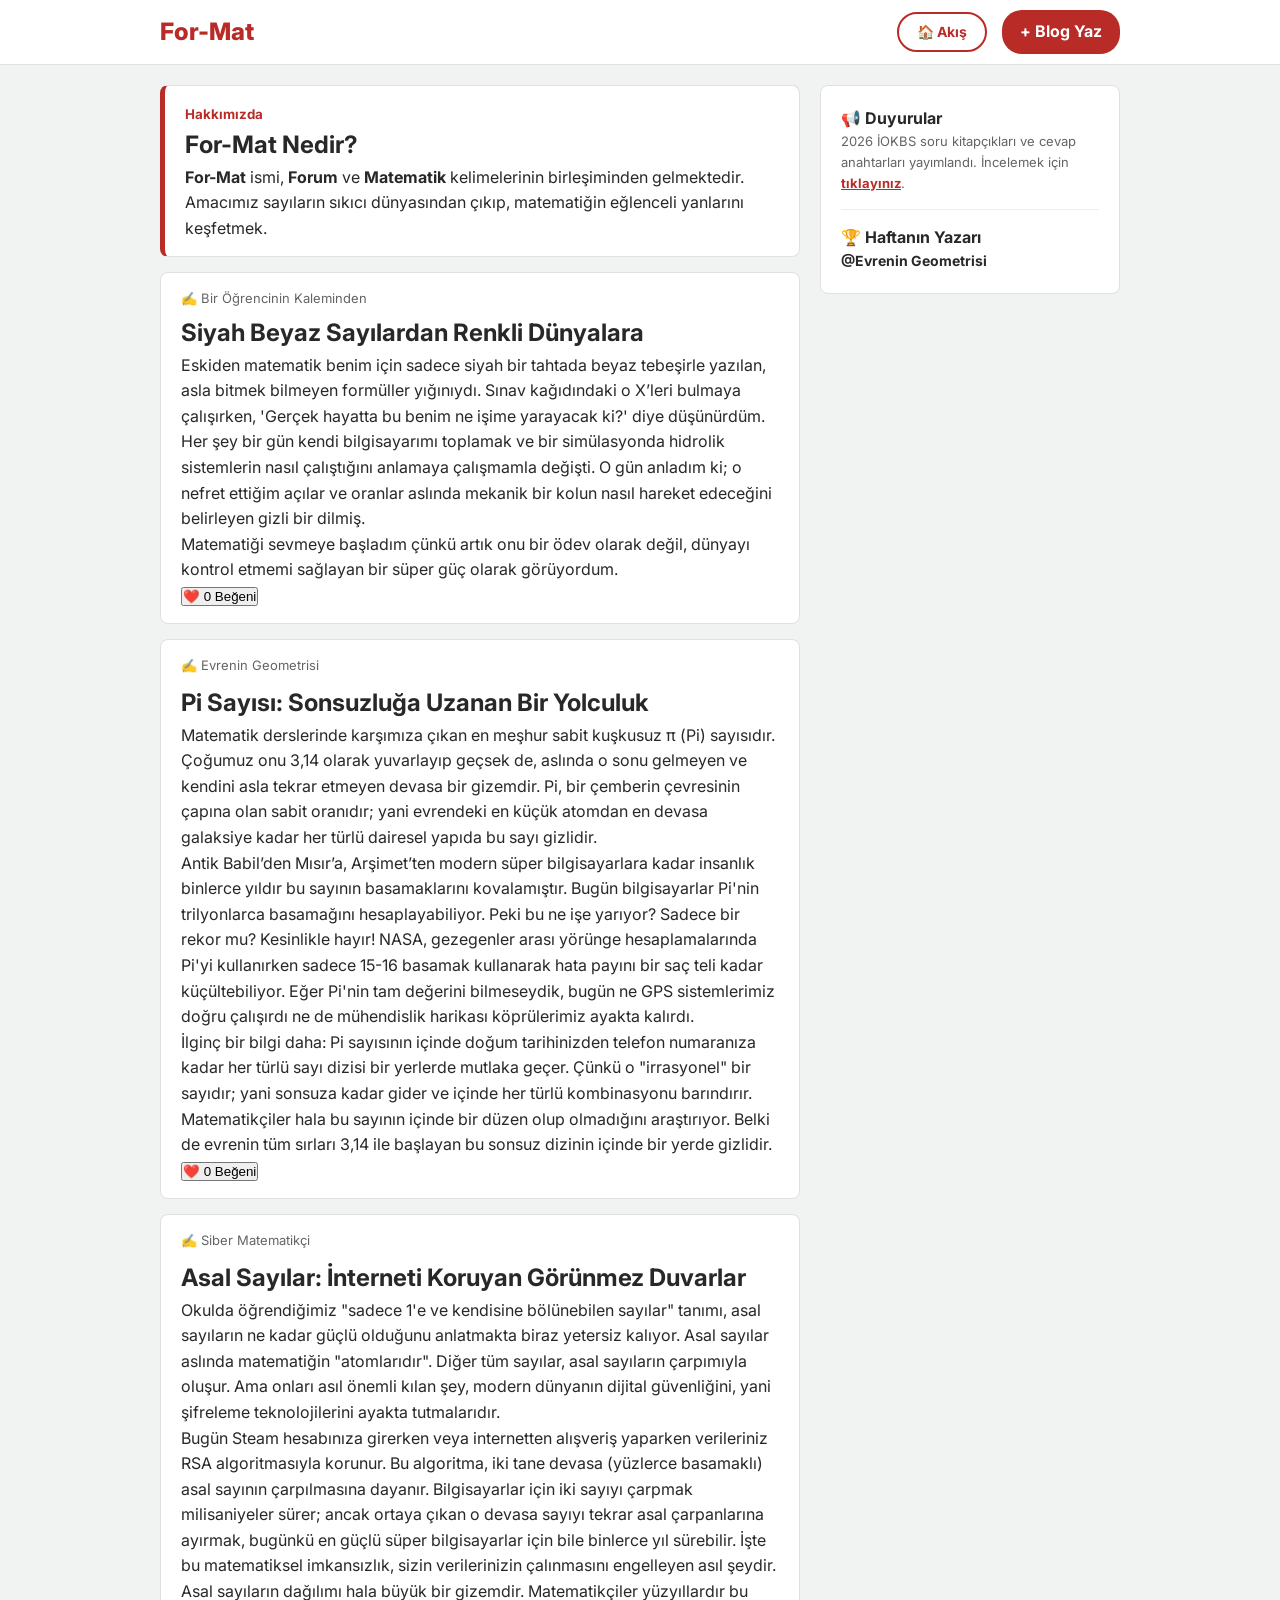
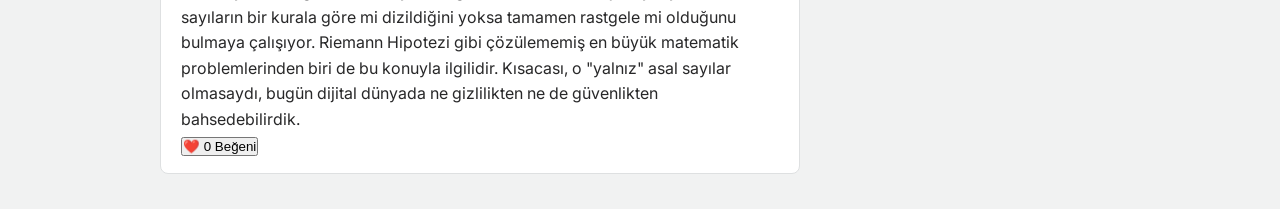
==== commit 7356a152: "Update index.html" ====
--- a/index.html
+++ b/index.html
@@ -55,7 +55,11 @@
             <div class="card" onclick="handleCardClick(event, this)">
                 <div class="author-info" style="font-size: 13px; color: #636466; margin-bottom: 8px;">✍️ Siber Matematikçi</div>
                 <h2>Asal Sayılar: İnterneti Koruyan Görünmez Duvarlar</h2>
-                <p>Okulda öğrendiğimiz asal sayılar aslında matematiğin atomlarıdır...</p>
+                <p>Okulda öğrendiğimiz "sadece 1'e ve kendisine bölünebilen sayılar" tanımı, asal sayıların ne kadar güçlü olduğunu anlatmakta biraz yetersiz kalıyor. Asal sayılar aslında matematiğin "atomlarıdır". Diğer tüm sayılar, asal sayıların çarpımıyla oluşur. Ama onları asıl önemli kılan şey, modern dünyanın dijital güvenliğini, yani şifreleme teknolojilerini ayakta tutmalarıdır.</p>
+
+    <p>Bugün Steam hesabınıza girerken veya internetten alışveriş yaparken verileriniz RSA algoritmasıyla korunur. Bu algoritma, iki tane devasa (yüzlerce basamaklı) asal sayının çarpılmasına dayanır. Bilgisayarlar için iki sayıyı çarpmak milisaniyeler sürer; ancak ortaya çıkan o devasa sayıyı tekrar asal çarpanlarına ayırmak, bugünkü en güçlü süper bilgisayarlar için bile binlerce yıl sürebilir. İşte bu matematiksel imkansızlık, sizin verilerinizin çalınmasını engelleyen asıl şeydir.</p>
+
+    <p>Asal sayıların dağılımı hala büyük bir gizemdir. Matematikçiler yüzyıllardır bu sayıların bir kurala göre mi dizildiğini yoksa tamamen rastgele mi olduğunu bulmaya çalışıyor. Riemann Hipotezi gibi çözülememiş en büyük matematik problemlerinden biri de bu konuyla ilgilidir. Kısacası, o "yalnız" asal sayılar olmasaydı, bugün dijital dünyada ne gizlilikten ne de güvenlikten bahsedebilirdik.</p>
                 <div class="like-section">
                     <button class="like-btn" onclick="handleLike(event, 'post3')">❤️ <span id="count-post3">0</span> Beğeni</button>
                 </div>
@@ -65,7 +69,9 @@
         <aside class="right-panel" style="width: 300px;">
             <div class="sidebar-box" style="background: white; padding: 20px; border-radius: 8px; border: 1px solid #dee0e1;">
                 <h4>📢 Duyurular</h4>
-                <p style="font-size: 13px; color: #636466;">2026 İOKBS sonuçları yayımlandı.</p>
+                <p style="font-size: 13px; color: #636466;">2026 İOKBS soru kitapçıkları ve cevap anahtarları yayımlandı. İncelemek için 
+
+        <a href="https://odsgm.meb.gov.tr/www/ilkogretim-ve-ortaogretim-kurumlari-bursluluk-sinavi-iokbs-2026-soru-kitapciklari-ve-cevap-anahtarlari-yayimlandi/icerik/1615/tr" target="_blank" style="color: var(--quora-red); text-decoration: underline; font-weight: bold;">tıklayınız</a>.</p>
                 <hr style="border: 0; border-top: 1px solid #eee; margin: 15px 0;">
                 <h4>🏆 Haftanın Yazarı</h4>
                 <p style="font-size: 14px; font-weight: bold;">@Evrenin Geometrisi</p>
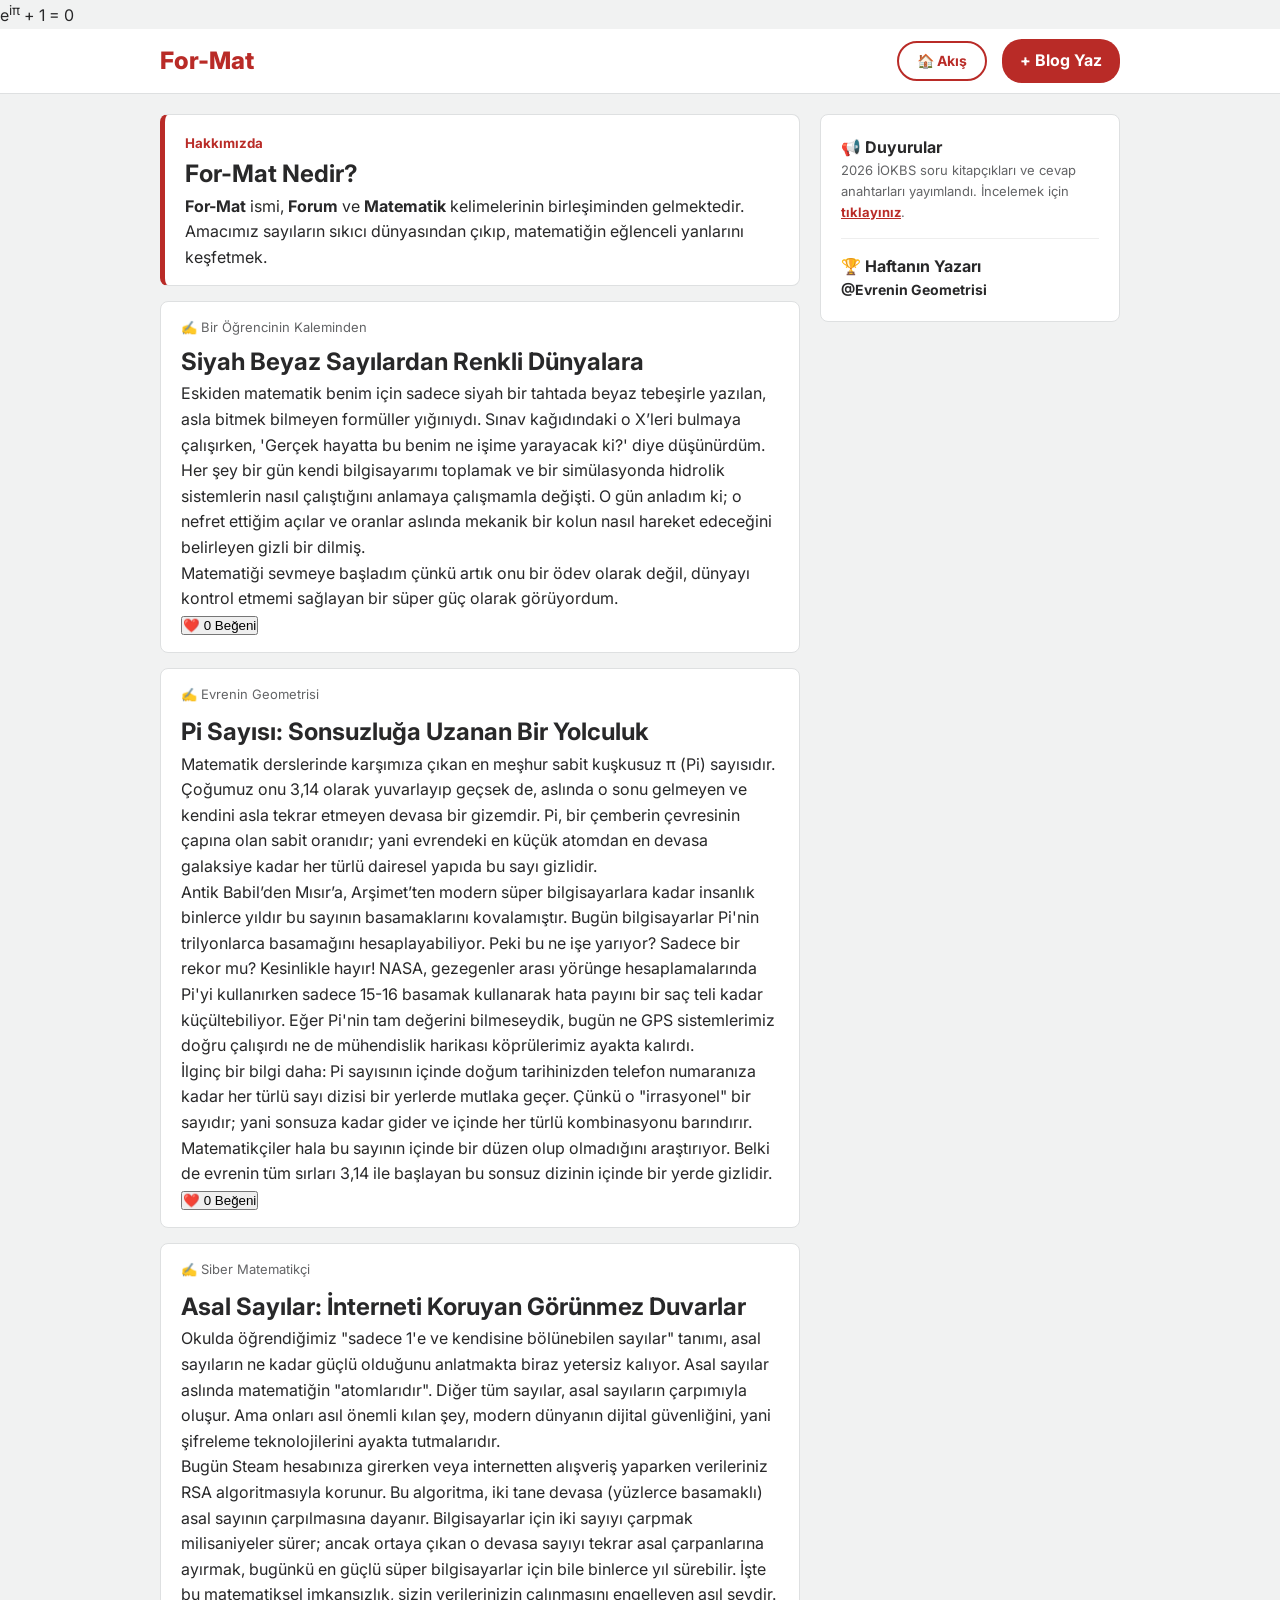
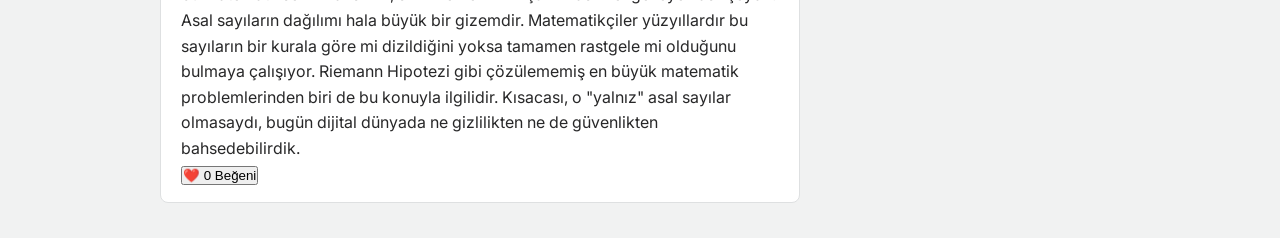
==== commit cdffb908: "index.html" ====
--- a/index.html
+++ b/index.html
@@ -8,6 +8,9 @@
     <title>For-Mat | Matematik Forumu</title>
 </head>
 <body>
+    <div class="euler-walker">
+    <span class="euler-math">e<sup>iπ</sup> + 1 = 0</span>
+</div>
     <header>
         <div class="nav-container">
             <a href="index.html" class="logo">For-Mat</a>
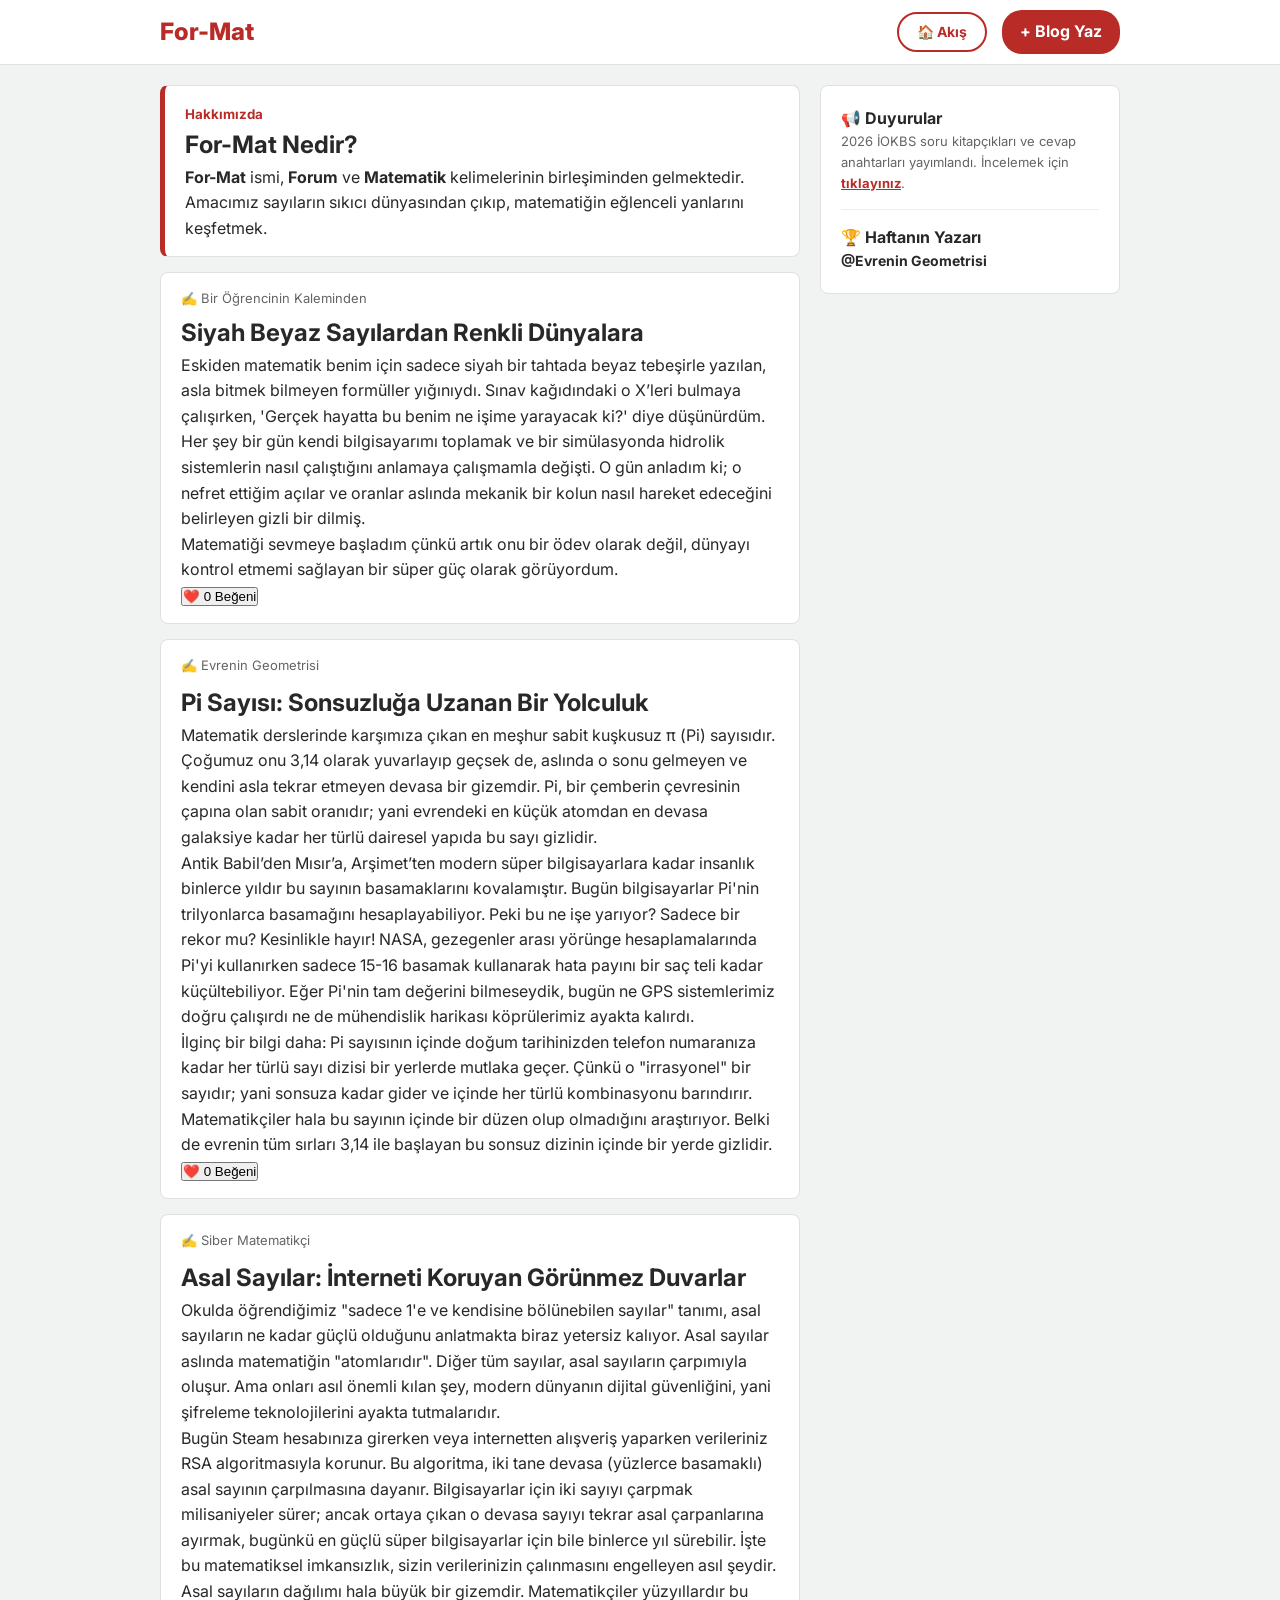
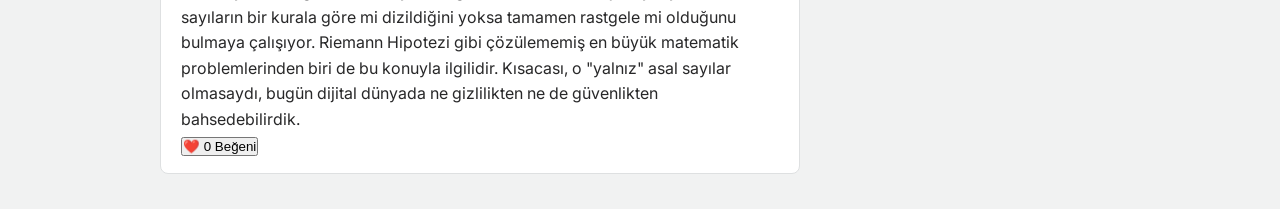
==== commit 49326a08: "index.html Remove Euler's identity display from the main page." ====
--- a/index.html
+++ b/index.html
@@ -8,9 +8,6 @@
     <title>For-Mat | Matematik Forumu</title>
 </head>
 <body>
-    <div class="euler-walker">
-    <span class="euler-math">e<sup>iπ</sup> + 1 = 0</span>
-</div>
     <header>
         <div class="nav-container">
             <a href="index.html" class="logo">For-Mat</a>
--- a/style.css
+++ b/style.css
@@ -1,4 +1,32 @@
 @import url('https://fonts.googleapis.com/css2?family=Inter:wght@400;500;600;700&display=swap');
+
+.euler-walker {
+    position: fixed;
+    bottom: 10px;
+    left: -200px;
+    z-index: 9999;
+    pointer-events: none;
+    animation: slideAcross 15s linear infinite;
+}
+
+.euler-math {
+    display: inline-block;
+    font-size: 32px;
+    font-weight: bold;
+    color: #b92b27;
+    text-shadow: 2px 2px 5px rgba(0,0,0,0.2);
+    animation: jumpEffect 0.5s ease-in-out infinite alternate;
+}
+
+@keyframes slideAcross {
+    from { left: -200px; }
+    to { left: 100%; }
+}
+
+@keyframes jumpEffect {
+    from { transform: translateY(0) rotate(-5deg); }
+    to { transform: translateY(-35px) rotate(5deg); }
+}
 
 :root {
     --quora-red: #b92b27;
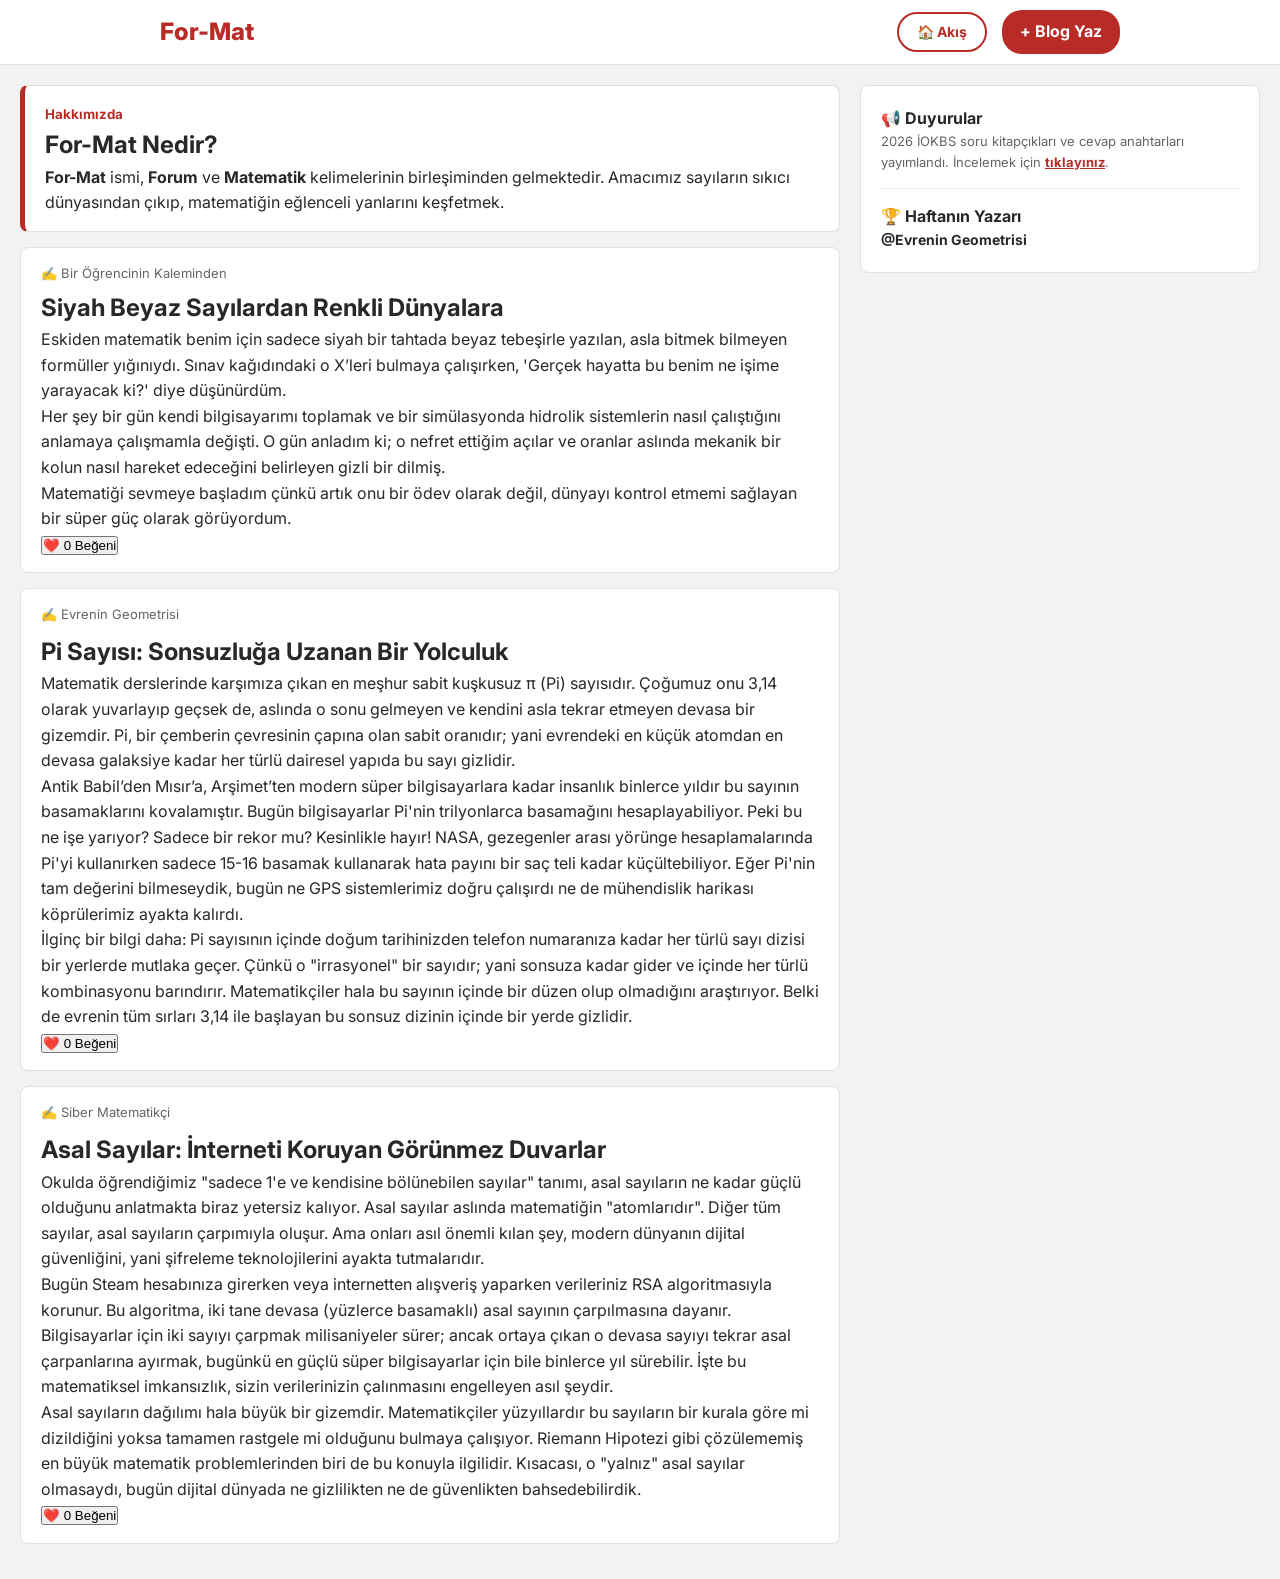
==== commit ab00e105: "Refactor index.html for layout and comment features Updated layout and modal functionality, includin" ====
--- a/index.html
+++ b/index.html
@@ -4,7 +4,6 @@
     <meta charset="UTF-8">
     <meta name="viewport" content="width=device-width, initial-scale=1.0">
     <link rel="stylesheet" href="style.css">
-    <link href="https://fonts.googleapis.com/css2?family=Inter:wght@400;600;700&display=swap" rel="stylesheet">
     <title>For-Mat | Matematik Forumu</title>
 </head>
 <body>
@@ -18,7 +17,7 @@
         </div>
     </header>
 
-    <div class="main-layout" style="display: flex; max-width: 1000px; margin: 20px auto; gap: 20px; padding: 0 20px;">
+    <div class="main-layout" style="display: flex; max-width: 1500px; margin: 20px auto; gap: 20px; padding: 0 20px;">
         <main class="feed" style="flex: 1;">
             <div class="card" style="border-left: 5px solid #b92b27; cursor: default !important;">
                 <small style="color: #b92b27; font-weight: bold;">Hakkımızda</small>
@@ -66,7 +65,7 @@
             </div>
         </main>
 
-        <aside class="right-panel" style="width: 300px;">
+        <aside class="right-panel" style="width: 400px;">
             <div class="sidebar-box" style="background: white; padding: 20px; border-radius: 8px; border: 1px solid #dee0e1;">
                 <h4>📢 Duyurular</h4>
                 <p style="font-size: 13px; color: #636466;">2026 İOKBS soru kitapçıkları ve cevap anahtarları yayımlandı. İncelemek için 
@@ -80,101 +79,157 @@
     </div>
 
     <div id="blogModal" class="modal">
-        <div class="modal-content">
-            <span class="close-btn" onclick="closeModal()">&times;</span>
-            <div id="modalBody"></div>
-            <div class="comment-section">
-                <h4>Yorum Yap</h4>
-                <input type="text" id="commenterName" class="comment-input" placeholder="Adınız Soyadınız">
-                <textarea id="commentText" class="comment-input" rows="3" placeholder="Düşüncelerini paylaş..."></textarea>
-                <button onclick="addComment()" class="modal-submit-btn">Gönder</button>
-                <div class="comment-list" id="commentList"></div>
-            </div>
+    <div class="modal-content">
+        <span class="close-btn" onclick="closeModal()">&times;</span>
+        <div id="modalBody"></div> 
+        
+        <div class="comment-section">
+            <h4>Yorum Yap</h4>
+            <input type="text" id="commenterName" class="comment-input" placeholder="Adınız">
+            <textarea id="commentText" class="comment-input" rows="3" placeholder="Yorumunuz..."></textarea>
+            <button onclick="addComment()" class="modal-submit-btn">Gönder</button>
+            <div class="comment-list" id="commentList"></div>
         </div>
     </div>
+</div>
 
     <script>
-    // Sayfa açıldığında verileri yükle
-    window.onload = function() {
-        loadComments();
-        loadLikes();
-    };
-
-    // Kart tıklama fonksiyonu (Beğeni butonuna basınca modal açılmasın diye 'event' ekledik)
-    function handleCardClick(event, cardElement) {
-        // Eğer tıklanan şey bir buton ise modalı açma
-        if (event.target.tagName === 'BUTTON' || event.target.closest('button')) return;
-
-        const title = cardElement.querySelector('h2').innerText;
-        const paragraphs = cardElement.querySelectorAll('p');
-        let fullContent = `<h2>${title}</h2>`;
-        paragraphs.forEach(p => fullContent += `<p>${p.innerText}</p>`);
-        
-        openModal(fullContent);
-    }
-
-    function openModal(content) {
-        document.getElementById('modalBody').innerHTML = content;
-        document.getElementById('blogModal').style.display = "block";
+// GLOBAL HAFIZA: Hangi yazının açık olduğunu burada tutacağız
+let currentOpenPostId = null;
+
+// Sayfa ilk açıldığında sadece beğenileri yükle (yorumlar modal açılınca yüklenecek)
+window.onload = function() {
+    loadLikes();
+};
+
+function handleCardClick(event, cardElement) {
+    if (event.target.tagName === 'BUTTON' || event.target.closest('button')) return;
+
+    // EFSANE HAMLE: Tıklanan kartın içindeki beğeni butonundan post ID'sini ('post1', 'post2' vb.) çalıyoruz!
+    const likeBtn = cardElement.querySelector('.like-btn');
+    if (likeBtn) {
+        const match = likeBtn.getAttribute('onclick').match(/'([^']+)'/);
+        if (match) {
+            currentOpenPostId = match[1]; // Hangi yazıya tıkladığımızı hafızaya aldık
+        }
+    }
+
+    const title = cardElement.querySelector('h2') ? cardElement.querySelector('h2').innerText : "Başlık Yok";
+    const paragraphs = cardElement.querySelectorAll('p');
+    
+    let fullContent = `<h2>${title}</h2>`;
+    paragraphs.forEach(p => {
+        fullContent += `<p>${p.innerText}</p>`;
+    });
+
+    openModal(fullContent);
+}
+
+function openModal(content) {
+    const modal = document.getElementById('blogModal');
+    const modalBody = document.getElementById('modalBody');
+    
+    if (modal && modalBody) {
+        modalBody.innerHTML = content;
+        modal.style.display = "block";
         document.body.style.overflow = "hidden";
-    }
-
-    function closeModal() {
-        document.getElementById('blogModal').style.display = "none";
-        document.body.style.overflow = "auto";
-    }
-
-    // Beğeni fonksiyonu (event.stopPropagation ile kart tıklamasını durduruyoruz)
-    function handleLike(event, postId) {
-        event.stopPropagation(); 
-        let likes = localStorage.getItem('likes-' + postId) || 0;
-        likes = parseInt(likes) + 1;
-        localStorage.setItem('likes-' + postId, likes);
-        document.getElementById('count-' + postId).innerText = likes;
-    }
-
-    function loadLikes() {
-        ['post1', 'post2', 'post3'].forEach(id => {
-            const count = localStorage.getItem('likes-' + id) || 0;
-            const element = document.getElementById('count-' + id);
-            if (element) element.innerText = count;
-        });
-    }
-
-    function addComment() {
-        const name = document.getElementById('commenterName').value;
-        const text = document.getElementById('commentText').value;
-        
-        if(name && text) {
-            const commentData = { name: name, text: text, date: new Date().toLocaleString() };
-            let comments = JSON.parse(localStorage.getItem('myComments')) || [];
-            comments.push(commentData);
-            localStorage.setItem('myComments', JSON.stringify(comments));
-            displayComment(commentData);
-
-            document.getElementById('commenterName').value = '';
-            document.getElementById('commentText').value = '';
-        }
-    }
-
-    function loadComments() {
-        const list = document.getElementById('commentList');
-        list.innerHTML = '';
-        let comments = JSON.parse(localStorage.getItem('myComments')) || [];
-        comments.forEach(c => displayComment(c));
-    }
-
-    function displayComment(c) {
-        const list = document.getElementById('commentList');
-        const item = document.createElement('div');
-        item.className = 'comment-item';
-        item.innerHTML = `<strong>${c.name}</strong>: ${c.text} <br><small style="color:#888">${c.date}</small>`;
-        list.prepend(item);
-    }
-
-    window.onclick = function(event) {
-        if (event.target == document.getElementById('blogModal')) closeModal();
-    }
+        
+        // Modal açıldığında SADECE O YAZININ yorumlarını yükle
+        loadComments(); 
+    }
+}
+
+function closeModal() {
+    document.getElementById('blogModal').style.display = "none";
+    document.body.style.overflow = "auto";
+    currentOpenPostId = null; // Kapatınca hafızayı sıfırla
+}
+
+// Beğeni fonksiyonu (Aynı kaldı)
+function handleLike(event, postId) {
+    event.stopPropagation(); 
+    const checkLike = localStorage.getItem('userLiked-' + postId);
+    if (checkLike === 'true') {
+        console.log("Zaten beğenilmiş."); 
+        return;
+    }
+    let currentLikes = parseInt(localStorage.getItem('likes-' + postId)) || 0;
+    currentLikes++;
+    localStorage.setItem('likes-' + postId, currentLikes);
+    localStorage.setItem('userLiked-' + postId, 'true'); 
+    renderLikeStatus(postId, currentLikes);
+}
+
+// Görsel Güncelleme (Aynı kaldı)
+function renderLikeStatus(postId, count) {
+    const likeBtn = document.querySelector(`button[onclick*="${postId}"]`);
+    const countSpan = document.getElementById('count-' + postId);
+    if (countSpan) countSpan.innerText = count;
+    if (localStorage.getItem('userLiked-' + postId) === 'true') {
+        likeBtn.classList.add('is-liked');
+        likeBtn.innerHTML = `❤️ <span id="count-${postId}">${count}</span> Beğenildi`;
+    }
+}
+
+// Uygulama açıldığında tüm beğenileri kontrol et
+function loadLikes() {
+    const postIds = ['post1', 'post2', 'post3']; 
+    postIds.forEach(id => {
+        const savedCount = localStorage.getItem('likes-' + id) || 0;
+        renderLikeStatus(id, savedCount);
+    });
+}
+
+// YORUM EKLEME (Güncellendi!)
+function addComment() {
+    const name = document.getElementById('commenterName').value;
+    const text = document.getElementById('commentText').value;
+    
+    // Eğer isim, yorum yazılmışsa ve bir post açıksa işlemi yap
+    if(name && text && currentOpenPostId) {
+        const commentData = { name: name, text: text, date: new Date().toLocaleString() };
+        
+        // Yorumları GENEL listeye değil, sadece AÇIK OLAN POSTUN listesine kaydet
+        const storageKey = 'myComments-' + currentOpenPostId; 
+        let comments = JSON.parse(localStorage.getItem(storageKey)) || [];
+        
+        comments.push(commentData);
+        localStorage.setItem(storageKey, JSON.stringify(comments));
+        
+        displayComment(commentData);
+
+        // Gönderdikten sonra kutuları temizle
+        document.getElementById('commenterName').value = '';
+        document.getElementById('commentText').value = '';
+    }
+}
+
+// YORUMLARI YÜKLEME (Güncellendi!)
+function loadComments() {
+    const list = document.getElementById('commentList');
+    list.innerHTML = ''; // Önce eski yorumları ekrandan temizle
+    
+    if (!currentOpenPostId) return; // Açık post yoksa dur
+
+    // Sadece AÇIK OLAN POSTUN hafızadaki yorumlarını bul ve getir
+    const storageKey = 'myComments-' + currentOpenPostId;
+    let comments = JSON.parse(localStorage.getItem(storageKey)) || [];
+    comments.forEach(c => displayComment(c));
+}
+
+// Yorumları Ekrana Yazdırma Fonksiyonu
+function displayComment(c) {
+    const list = document.getElementById('commentList');
+    const item = document.createElement('div');
+    item.className = 'comment-item';
+    item.innerHTML = `<strong>${c.name}</strong>: ${c.text} <br><small style="color:#888">${c.date}</small>`;
+    list.prepend(item);
+}
+
+// Pencere dışına tıklanınca modalı kapatma
+window.onclick = function(event) {
+    if (event.target == document.getElementById('blogModal')) closeModal();
+}
     </script>
 </body>
 </html>
--- a/style.css
+++ b/style.css
@@ -1,32 +1,4 @@
 @import url('https://fonts.googleapis.com/css2?family=Inter:wght@400;500;600;700&display=swap');
-
-.euler-walker {
-    position: fixed;
-    bottom: 10px;
-    left: -200px;
-    z-index: 9999;
-    pointer-events: none;
-    animation: slideAcross 15s linear infinite;
-}
-
-.euler-math {
-    display: inline-block;
-    font-size: 32px;
-    font-weight: bold;
-    color: #b92b27;
-    text-shadow: 2px 2px 5px rgba(0,0,0,0.2);
-    animation: jumpEffect 0.5s ease-in-out infinite alternate;
-}
-
-@keyframes slideAcross {
-    from { left: -200px; }
-    to { left: 100%; }
-}
-
-@keyframes jumpEffect {
-    from { transform: translateY(0) rotate(-5deg); }
-    to { transform: translateY(-35px) rotate(5deg); }
-}
 
 :root {
     --quora-red: #b92b27;
